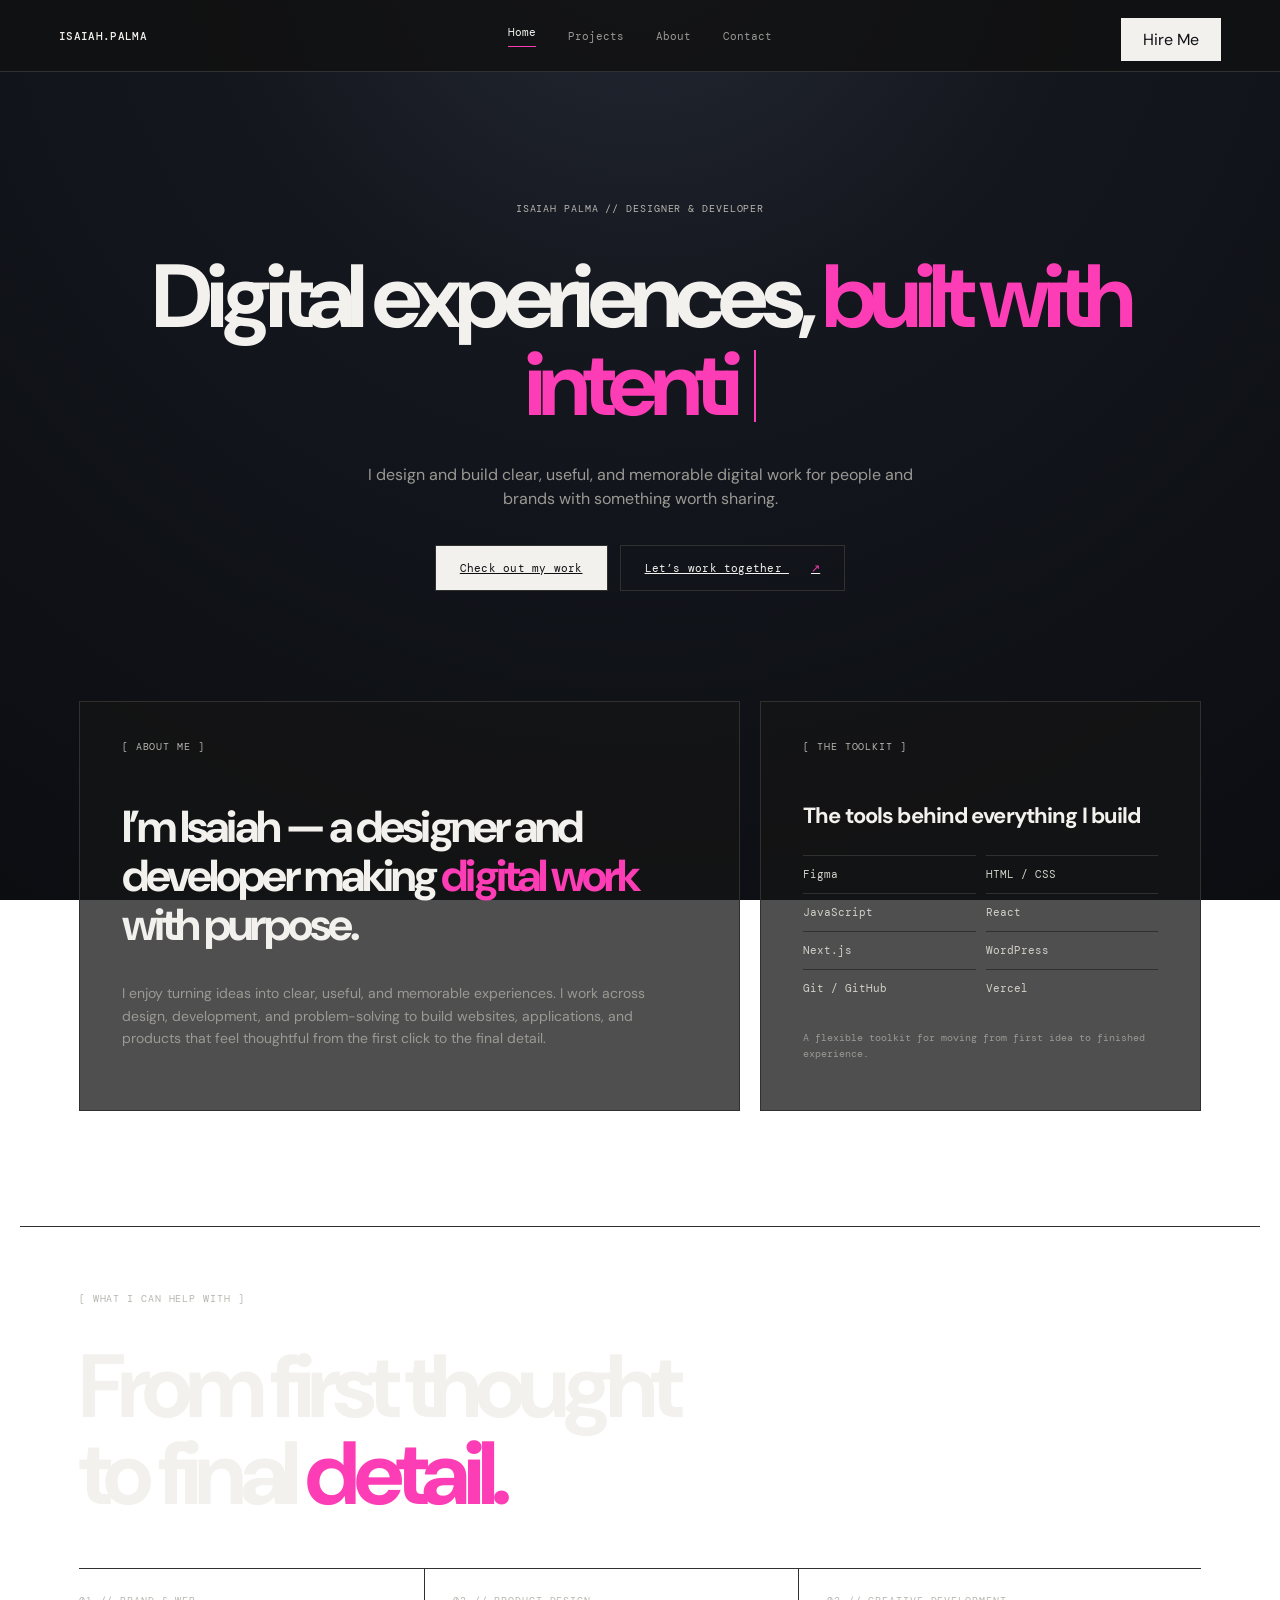
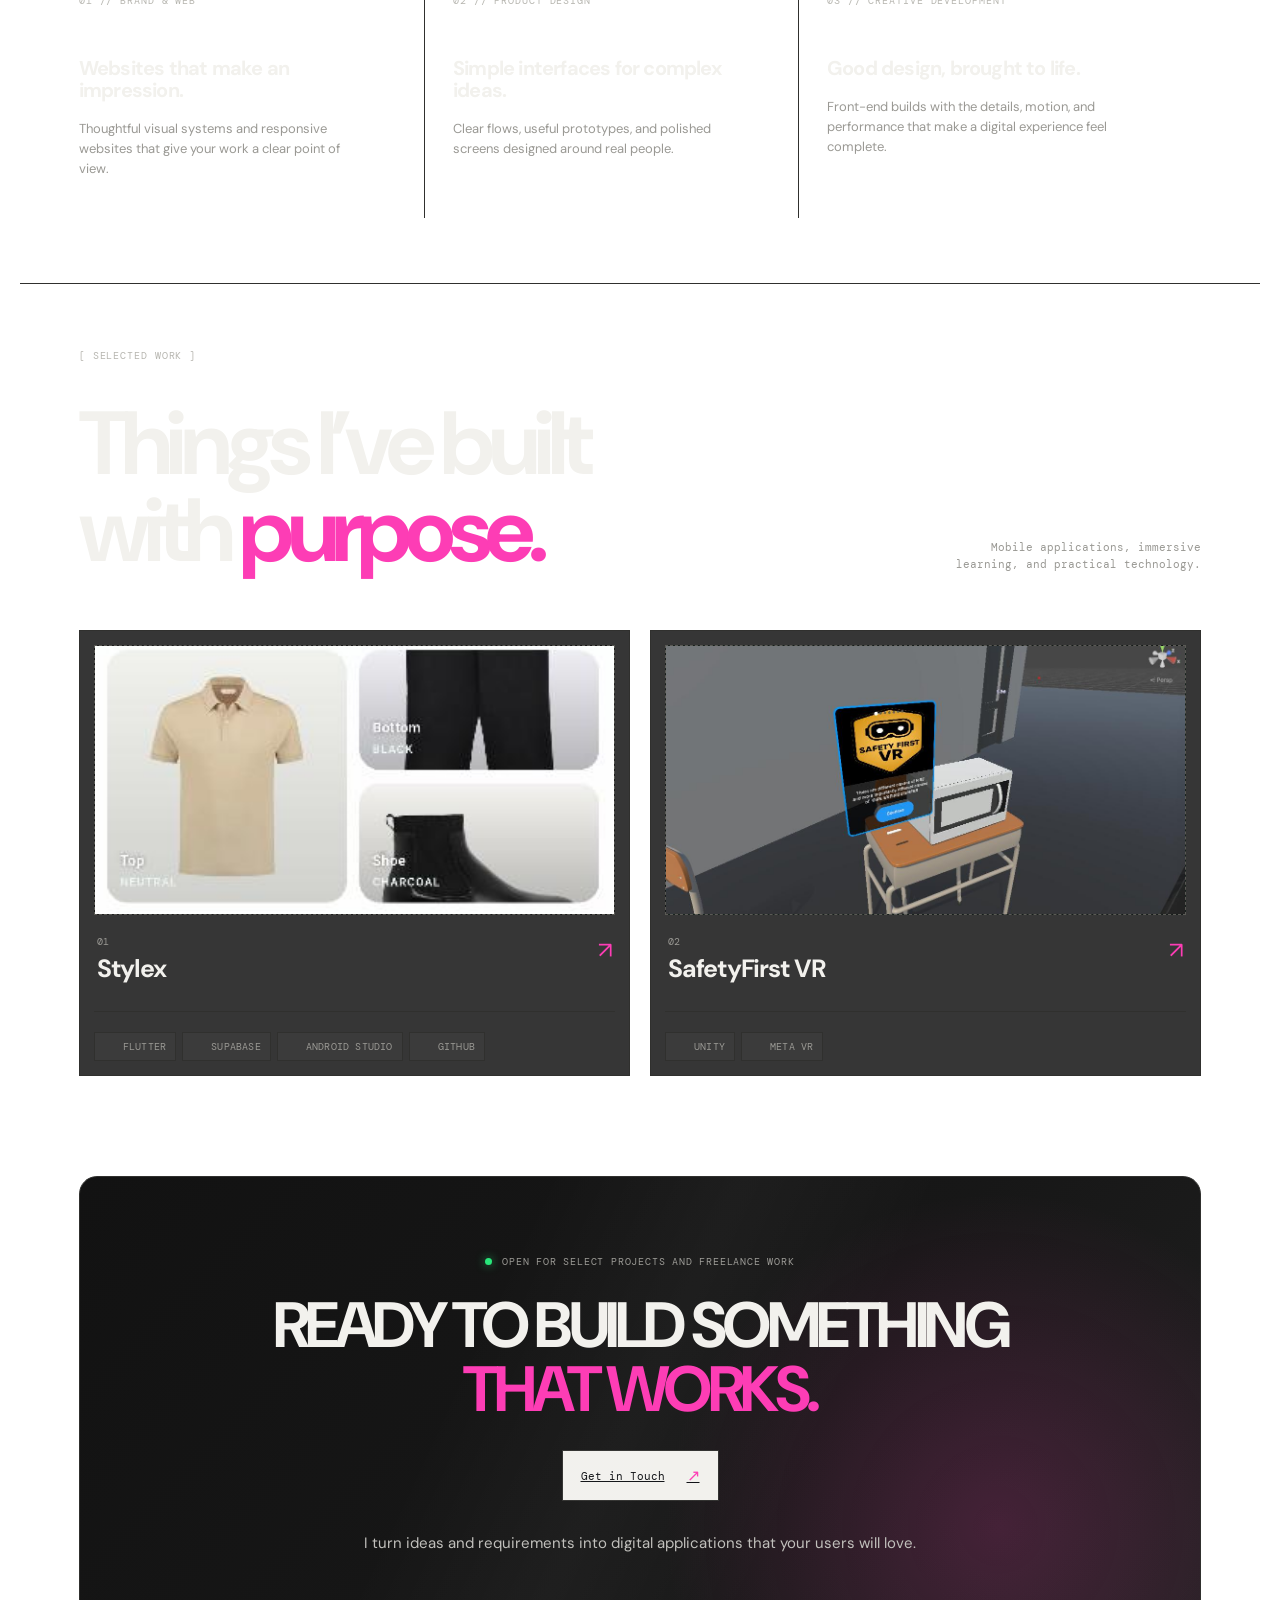
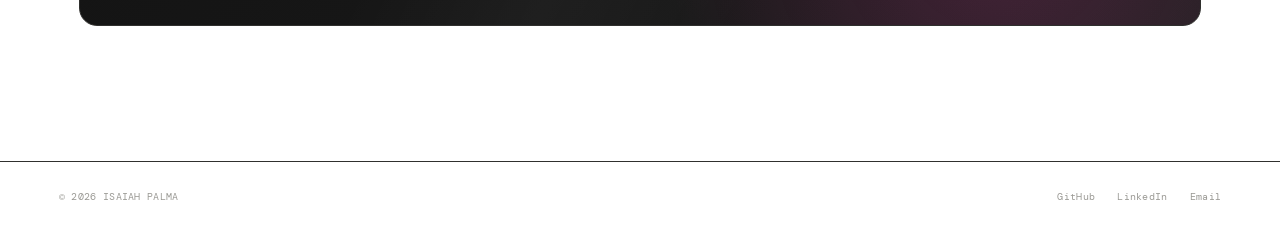
==== index.html @ 856ddfe1 "WIP" ====
<!doctype html>
<html lang="en">
  <head>
<link rel="icon" type="image/svg+xml" href="/favicon.svg"/>
    <meta charset="UTF-8" />
    <meta name="viewport" content="width=device-width, initial-scale=1.0" />
    <meta name="description" content="Isaiah Palma — designer and developer building thoughtful digital experiences." />
<title>Isaiah Palma | Developer</title>
    <link rel="preconnect" href="https://fonts.googleapis.com" />
    <link rel="preconnect" href="https://fonts.gstatic.com" crossorigin />
    <link href="https://fonts.googleapis.com/css2?family=DM+Mono:wght@400;500&family=DM+Sans:wght@400;500;600;700&display=swap" rel="stylesheet" />
    <link rel="stylesheet" href="styles.css" />
    <link rel="stylesheet" href="cards.css" />
    <link rel="stylesheet" href="tech-stack.css" />
    <link rel="stylesheet" href="header-fix.css" />
    <link rel="stylesheet" href="theme-overrides.css" />
    <link rel="stylesheet" href="typing.css" />
    <link rel="stylesheet" href="card-links.css" />
    <link rel="stylesheet" href="image-fix.css" />
    <link rel="stylesheet" href="footer.css" />
  </head>
  <body>
    <div class="site-shell">
      <header class="nav-wrap">
<a class="logo" href="#top">ISAIAH.PALMA</a>
<button class="menu-toggle" aria-label="Toggle navigation" aria-expanded="false">
<span>
</span>
<span>
</span>
</button>
<nav class="nav" aria-label="Main navigation">
<a class="active" href="#top">Home</a>
<a href="/projects/">Projects</a>
<a href="/about/">About</a>
<a href="contact/">Contact</a>
<a class="nav-cta nav-cta-mobile" href="contact/">Hire Me</a>
</nav>
<a class="nav-cta nav-cta-desktop" href="contact/">Hire Me</a>
</header>
      <main id="top">
        <section class="hero reveal">
<p class="eyebrow">ISAIAH PALMA // DESIGNER & DEVELOPER</p>
<h1 aria-label="Digital experiences, built with intention.">
<span class="typing-sequence">
<span class="typing-part typing-first">
</span> <span class="typing-part accent-line">
</span>
</span>
</h1>
<p class="hero-intro">I design and build clear, useful, and memorable digital work for people and brands with something worth sharing.</p>
<div class="hero-actions">
<a class="button button-light" href="#work">Check out my work</a>
<a class="button button-dark" href="mailto:palmaisaiah.d@gmail.com">Let’s work together <span>↗</span>
</a>
</div>
</section>
        <section class="intro-grid section-wrap" id="about">
<div class="panel reveal">
<p class="eyebrow">[ ABOUT ME ]</p>
<h2>I’m Isaiah — a designer and developer making <span>digital work</span> with purpose.</h2>
<p class="body-copy">I enjoy turning ideas into clear, useful, and memorable experiences. I work across design, development, and problem-solving to build websites, applications, and products that feel thoughtful from the first click to the final detail.</p>
</div>
<div class="panel toolkit reveal">
<p class="eyebrow">[ THE TOOLKIT ]</p>
<h3>The tools behind everything I build</h3>
<div class="skill-grid">
<span>Figma</span>
<span>HTML / CSS</span>
<span>JavaScript</span>
<span>React</span>
<span>Next.js</span>
<span>WordPress</span>
<span>Git / GitHub</span>
<span>Vercel</span>
</div>
<p class="small-copy">A flexible toolkit for moving from first idea to finished experience.</p>
</div>
</section>
        <section class="services section-wrap reveal">
<p class="eyebrow">[ WHAT I CAN HELP WITH ]</p>
<h2>From first thought<br />to final <span>detail.</span>
</h2>
<div class="service-list">
<article>
<p class="eyebrow">01 // BRAND & WEB</p>
<h3>Websites that make an impression.</h3>
<p>Thoughtful visual systems and responsive websites that give your work a clear point of view.</p>
</article>
<article>
<p class="eyebrow">02 // PRODUCT DESIGN</p>
<h3>Simple interfaces for complex ideas.</h3>
<p>Clear flows, useful prototypes, and polished screens designed around real people.</p>
</article>
<article>
<p class="eyebrow">03 // CREATIVE DEVELOPMENT</p>
<h3>Good design, brought to life.</h3>
<p>Front-end builds with the details, motion, and performance that make a digital experience feel complete.</p>
</article>
</div>
</section>
        <section class="work section-wrap" id="work">
<div class="section-top">
<div>
<p class="eyebrow">[ SELECTED WORK ]</p>
<h2>Things I’ve built<br />with <span>purpose.</span>
</h2>
</div>
<p class="section-note">Mobile applications, immersive<br />learning, and practical technology.</p>
</div>
<div class="project-cards">
<a class="project-card reveal" href="/projects/stylex" aria-label="View Stylex project">
<div class="project-image-placeholder"><img src="Images/Stylex.jpg" alt="Stylex app project preview"/></div>
<div class="card-heading">
<div>
<p class="project-number">01</p>
<h3>Stylex</h3>
</div>
<span class="project-arrow">↗</span>
</div>
<div class="tech-stack">
<span class="tech-chip"><img src="https://cdn.simpleicons.org/flutter/ff9866" alt=""/>FLUTTER</span>
<span class="tech-chip"><img src="https://cdn.simpleicons.org/supabase/ff9866" alt=""/>SUPABASE</span>
<span class="tech-chip"><img src="https://cdn.simpleicons.org/androidstudio/ff9866" alt=""/>ANDROID STUDIO</span>
<span class="tech-chip"><img src="https://cdn.simpleicons.org/github/ff9866" alt=""/>GITHUB</span>
</div>
</a>
<a class="project-card reveal" href="/projects/safetyfirst-vr" aria-label="View SafetyFirst VR project">
<div class="project-image-placeholder placeholder-vr"><img src="Images/SFVR.jpg" alt="SafetyFirst VR project preview"/></div>
<div class="card-heading">
<div>
<p class="project-number">02</p>
<h3>SafetyFirst VR</h3>
</div>
<span class="project-arrow">↗</span>
</div>
<div class="tech-stack">
<span class="tech-chip"><img src="https://cdn.simpleicons.org/unity/ff9866" alt=""/>UNITY</span>
<span class="tech-chip"><img src="https://cdn.simpleicons.org/meta/ff9866" alt=""/>META VR</span>
</div>
</a>
</div>
</section>
        <section class="contact section-wrap" id="contact">
          <div class="contact-panel">
            <p class="contact-status"><span></span>OPEN FOR SELECT PROJECTS AND FREELANCE WORK</p>
            <h2>READY TO BUILD SOMETHING <span>THAT WORKS.</span></h2>
            <a class="contact-button" href="contact/">Get in Touch <span>↗</span></a>
            <p class="contact-supporting">I turn ideas and requirements into digital applications that your users will love.</p>
          </div>
        </section>
      </main>
      <footer id="site-footer" class="site-footer">
        <span>© 2026 ISAIAH PALMA</span>
        <div class="site-footer-links">
          <a href="https://github.com/luxhishi" target="_blank" rel="noreferrer">GitHub</a>
          <a href="https://www.linkedin.com/in/idrpalma/" target="_blank" rel="noreferrer">LinkedIn</a>
          <a href="mailto:palmaisaiah.d@gmail.com">Email</a>
        </div>
      </footer>
    </div>
    <script src="script.js">
</script>
  </body>
</html>
---- styles.css ----
:root{--bg:#111;--panel:#151515;--text:#f2f1ed;--muted:#9a9994;--line:#30302e;--accent:#FD3DB5;--mono:'DM Mono',monospace;--sans:'DM Sans',sans-serif}
*{box-sizing:border-box}
html{scroll-behavior:smooth}
body{margin:0;background:var(--bg);color:var(--text);font-family:var(--sans);background-image:linear-gradient(rgba(255,255,255,.035) 1px,transparent 1px),linear-gradient(90deg,rgba(255,255,255,.035) 1px,transparent 1px);background-size:48px 48px}
.site-shell{max-width:1440px;margin:auto;overflow:hidden}
.nav-wrap{height:72px;padding:0 4.6vw;border-bottom:1px solid var(--line);display:flex;align-items:center;justify-content:space-between;background:rgba(17,17,17,.82);position:relative;z-index:3}
.logo,.nav,.eyebrow,footer,.button,.small-copy,.project p{font-family:var(--mono)}
.logo{font-size:11px;font-weight:500;letter-spacing:.03em}
.nav{display:flex;align-items:center;gap:32px;font-size:11px;color:var(--muted)}
.nav a{transition:color .2s}
.nav a:hover,.nav .active{color:var(--text)}
.nav .active:after{content:"";display:block;height:1px;background:var(--accent);margin-top:7px}
.nav-cta{background:var(--text);color:var(--bg)!important;padding:11px 22px}
.menu-toggle{display:none;background:none;border:0}
.hero{min-height:580px;padding:130px 8vw 110px;text-align:center;display:flex;align-items:center;flex-direction:column}
.eyebrow{font-size:10px;letter-spacing:.09em;color:#b7b6b0;margin:0}
.hero h1,.services h2,.section-top h2,.contact h2{font-size:clamp(48px,7vw,97px);line-height:.98;letter-spacing:-.075em;margin:38px 0 34px;font-weight:700}
.hero h1 span,.services h2 span,.section-top h2 span,.contact h2 span{color:var(--accent)}
.hero-intro{color:var(--muted);font-size:16px;line-height:1.5;max-width:570px;margin:0 auto 34px}
.hero-actions{display:flex;gap:12px}
.button{font-size:11px;letter-spacing:.02em;padding:15px 24px;border:1px solid var(--line);display:inline-block}
.button-light{background:var(--text);color:var(--bg)}
.button-dark{color:var(--text)}
.button-dark span{color:var(--accent);margin-left:22px}
.section-wrap{max-width:1240px;margin:0 auto;padding:65px 4.6vw}
.intro-grid{display:grid;grid-template-columns:1.2fr .8fr;padding-top:0;gap:20px}
.panel{border:1px solid var(--line);background:rgba(21,21,21,.75);padding:38px 42px;min-height:400px}
.panel h2{font-size:clamp(28px,3.5vw,48px);line-height:1.1;letter-spacing:-.065em;margin:50px 0 32px}
.panel h2 span{color:var(--accent)}
.body-copy{font-size:14px;line-height:1.6;color:var(--muted);max-width:525px;margin:0}
.toolkit h3{font-size:22px;letter-spacing:-.04em;margin:48px 0 25px}
.skill-grid{display:grid;grid-template-columns:1fr 1fr;gap:12px 10px}
.skill-grid span{border-top:1px solid var(--line);padding-top:11px;font:11px var(--mono);color:#d1d0c8}
.small-copy{color:var(--muted);font-size:10px;line-height:1.6;margin-top:35px}
.services{border-top:1px solid var(--line);margin-top:50px}
.services h2{margin:38px 0 50px}
.service-list{border-top:1px solid var(--line);display:grid;grid-template-columns:repeat(3,1fr)}
.service-list article{padding:25px 28px 25px 0;border-right:1px solid var(--line);margin-right:28px}
.service-list article:last-child{border-right:0;margin-right:0}
.service-list h3{font-size:20px;line-height:1.1;letter-spacing:-.04em;margin:50px 0 18px}
.service-list article>p:last-child{font-size:13px;line-height:1.55;color:var(--muted);max-width:280px}
.work{border-top:1px solid var(--line)}
.section-top{display:flex;justify-content:space-between;align-items:end}
.section-top h2{margin:38px 0 55px}
.section-note{font:11px/1.5 var(--mono);color:var(--muted);margin:0 0 58px;text-align:right}
.project-list{border-top:1px solid var(--line)}
.project{display:grid;grid-template-columns:80px 1fr 30px;align-items:center;border-bottom:1px solid var(--line);padding:27px 0;transition:padding .3s,color .3s}
.project:hover{padding-left:16px;padding-right:16px;color:var(--accent)}
.project-index{font:11px var(--mono);color:var(--muted)}
.project h3{font-size:23px;letter-spacing:-.05em;margin:0 0 6px}
.project p{font-size:10px;color:var(--muted);margin:0}
.project-arrow{font-size:23px}
.contact{margin-bottom:80px;padding-top:35px;padding-bottom:35px}
.contact-panel{position:relative;overflow:hidden;border:1px solid var(--line);border-radius:18px;background:radial-gradient(circle at 82% 78%,rgba(253,61,181,.18),transparent 34%),linear-gradient(135deg,#121212 0%,#171717 58%,#202020 100%);padding:72px 32px 70px;text-align:center}
.contact-panel:before{content:"";position:absolute;inset:0;background:linear-gradient(115deg,transparent 35%,rgba(255,255,255,.035),transparent 65%);pointer-events:none}
.contact-status{display:inline-flex;align-items:center;gap:10px;margin:0;padding:0;color:var(--muted);font:10px var(--mono);letter-spacing:.08em}
.contact-status span{width:7px;height:7px;border-radius:50%;background:#28e77a;box-shadow:0 0 10px rgba(40,231,122,.65)}
.contact h2{position:relative;margin:24px auto 8px;max-width:820px;font-size:clamp(34px,5vw,64px);line-height:1;letter-spacing:-.07em}
.contact h2 span{display:block;color:var(--accent)}
.contact-button{display:inline-flex;align-items:center;gap:22px;margin-top:20px;padding:14px 18px;border:1px solid var(--line);background:var(--text);color:var(--bg);font:11px var(--mono);transition:transform .2s,background .2s}
.contact-button:hover{background:var(--accent);border-color:var(--accent);transform:translateY(-2px)}
.contact-button span{color:var(--accent);font-size:16px}
.contact-supporting{position:relative;margin:31px auto 0;color:#c1c0bc;font-size:15px;line-height:1.5;max-width:720px}
footer{border-top:1px solid var(--line);padding:18px 4.6vw 35px;display:flex;justify-content:space-between;color:var(--muted);font-size:10px;letter-spacing:.03em}
footer div{display:flex;gap:20px}
footer a{color:var(--text)}
.reveal{opacity:0;transform:translateY(18px);transition:opacity .65s ease,transform .65s ease}
.reveal.visible{opacity:1;transform:none}
@media(max-width:700px){.nav{display:none;position:absolute;right:5vw;top:62px;background:var(--panel);border:1px solid var(--line);padding:18px;flex-direction:column;align-items:flex-end;gap:18px}
.nav.open{display:flex}
.menu-toggle{display:flex;flex-direction:column;gap:5px}
.menu-toggle span{display:block;width:24px;height:1px;background:var(--text)}
.hero{min-height:530px;padding:95px 7vw 80px}
.hero h1{font-size:15vw;margin:32px 0}
.hero-intro{font-size:14px}
.hero-actions{flex-direction:column;width:100%;max-width:260px}
.button{width:100%}
.section-wrap{padding:50px 7vw}
.intro-grid{display:block;padding-top:0}
.panel{padding:28px 25px;min-height:auto;margin-bottom:16px}
.panel h2{font-size:10vw;margin:45px 0 28px}
.toolkit h3{margin:43px 0 25px}
.services{margin-top:35px}
.services h2,.section-top h2,.contact h2{font-size:13vw}
.service-list{display:block}
.service-list article{border-right:0;border-bottom:1px solid var(--line);margin:0;padding:25px 0}
.service-list h3{margin:35px 0 14px}
.section-top{display:block}
.section-note{text-align:left;margin-bottom:35px}
.project{grid-template-columns:42px 1fr 25px}
.project h3{font-size:19px}
.contact{margin:15px 7vw 50px;padding-left:0;padding-right:0}
.contact-panel{border-radius:14px;padding:48px 20px 50px}
.contact-status{max-width:100%;font-size:8px;letter-spacing:.045em;white-space:nowrap}
.contact h2{font-size:11vw;margin-top:23px}
.contact-supporting{font-size:13px}
footer{display:grid;gap:14px;line-height:1.4}
footer div{gap:16px}
}
---- cards.css ----
.project-cards{display:grid;grid-template-columns:repeat(2,minmax(0,1fr));gap:20px}
.project-card{border:1px solid var(--line);background:rgba(21,21,21,.86);padding:14px;min-width:0}
.project-image-placeholder{height:270px;border:1px dashed #5a5a55;background:linear-gradient(135deg,#202020,#171717);display:flex;flex-direction:column;align-items:center;justify-content:center;gap:10px;color:var(--accent);font:11px var(--mono);letter-spacing:.08em}
.project-image-placeholder:before{content:'＋';font:34px var(--sans);font-weight:300;color:var(--accent)}
.project-image-placeholder small{font:10px var(--mono);color:var(--muted);letter-spacing:0}
.placeholder-vr{background:linear-gradient(135deg,#19241f,#151918)}
.card-heading{display:flex;justify-content:space-between;align-items:flex-start;border-bottom:1px solid var(--line);padding:20px 3px 16px}
.card-heading h3{font-size:25px;letter-spacing:-.05em;margin:4px 0 10px}
.card-heading .project-date{margin:0!important}
.project-number{font:10px var(--mono);color:var(--muted);margin:0}
.project-card .project-description{font-family:var(--sans);font-size:13px;line-height:1.55;color:var(--muted);margin:18px 3px}
.project-card .project-tech{font:10px var(--mono);color:var(--text);letter-spacing:.03em;margin:0 3px 5px}
.project-card .project-arrow{font-size:23px;color:var(--accent)}
@media(max-width:700px){.project-cards{grid-template-columns:1fr;gap:16px}
.project-image-placeholder{height:225px}
.card-heading h3{font-size:22px}
}
---- tech-stack.css ----
.tech-stack{display:flex;flex-wrap:wrap;gap:6px;margin-top:20px}
.tech-chip{display:inline-flex;align-items:center;gap:6px;border:1px solid var(--line);background:rgba(255,255,255,.025);padding:7px 9px;color:var(--muted);font:10px var(--mono);letter-spacing:.02em;white-space:nowrap}
.tech-chip img{width:13px;height:13px;object-fit:contain;flex:0 0 13px}
.project-meta .tech-stack{margin-top:0;justify-content:flex-end}
.project-meta .tech-chip{color:var(--muted)}
@media(max-width:700px){.project-meta .tech-stack{justify-content:flex-start}}
---- header-fix.css ----
.site-shell{overflow:visible}
.nav-wrap{width:100vw;margin-left:calc(50% - 50vw)}
.logo{color:var(--text);text-decoration:none;white-space:nowrap}
.nav{position:absolute;left:50%;transform:translateX(-50%)}
.nav a{color:var(--muted);text-decoration:none}
.nav a:hover,.nav .active{color:var(--text)}
.nav .active:after{background:var(--accent)}
.nav-cta{background:var(--text);color:var(--bg)!important;text-decoration:none;padding:11px 22px}
.nav-cta-desktop{position:absolute;right:4.6vw;top:18px}
.nav-cta-mobile{display:none}
.nav-wrap{min-width:0}
.menu-toggle span{flex:none}
@media(max-width:700px){.nav-wrap{padding-left:7vw;padding-right:7vw}
.nav{left:auto;right:7vw;transform:none}
.nav a{color:var(--text)}
.nav-cta-desktop{display:none}
.nav-cta-mobile{display:block;color:var(--bg)!important}
}
---- theme-overrides.css ----
:root{--bg:#0d0f13;--accent:#FD3DB5}
body{background:radial-gradient(circle at 50% -10%,#252a35 0%,#14171e 36%,#0b0d11 100%);background-attachment:fixed;background-image:radial-gradient(circle at 50% -10%,#252a35 0%,#14171e 36%,#0b0d11 100%)}
---- typing.css ----
.typing-sequence{display:inline}
.typing-part{color:var(--text)!important}
.typing-part.accent-line{color:var(--accent)!important}
.typing-sequence:after{content:"";display:inline-block;height:.8em;border-right:2px solid var(--accent);margin-left:7px;vertical-align:-.08em;animation:blink .8s step-end infinite}
.typing-sequence.typing-complete:after{display:none}
@keyframes blink{50%{opacity:0}
}
@media(prefers-reduced-motion:reduce){.typing-sequence:after{display:none}
}
---- card-links.css ----
.project-card{display:block;color:var(--text);text-decoration:none;cursor:pointer;transition:transform .25s ease,border-color .25s ease}
.project-card:hover{transform:translateY(-5px);border-color:var(--accent)}
.project-card:hover .project-arrow{transform:translate(3px,-3px)}
.project-arrow{transition:transform .25s ease}
.project-card .project-tech{margin-top:18px}
---- image-fix.css ----
.project-image-placeholder img{display:block;width:100%;height:100%;object-fit:cover}.project-image-placeholder:has(img):before{display:none}.detail-image{overflow:hidden;padding:0}.detail-image:before{content:none!important}.detail-image img{display:block;width:100%;height:100%;object-fit:cover}
---- footer.css ----
.site-footer{width:100vw;box-sizing:border-box;border-top:1px solid var(--line);margin-top:100px;margin-left:calc(50% - 50vw);padding:28px 4.6vw;display:flex;align-items:center;justify-content:space-between;gap:28px;color:var(--muted);font:10px var(--mono);letter-spacing:.03em}
.site-footer-links{display:flex;gap:22px}
.site-footer a{color:inherit;text-decoration:none;transition:color .2s ease}
.site-footer a:hover{color:var(--accent)}
@media(max-width:700px){.site-footer{margin-top:70px;padding:25px 7vw;align-items:flex-start;flex-direction:column;gap:18px}.site-footer-links{flex-wrap:wrap;gap:14px}}
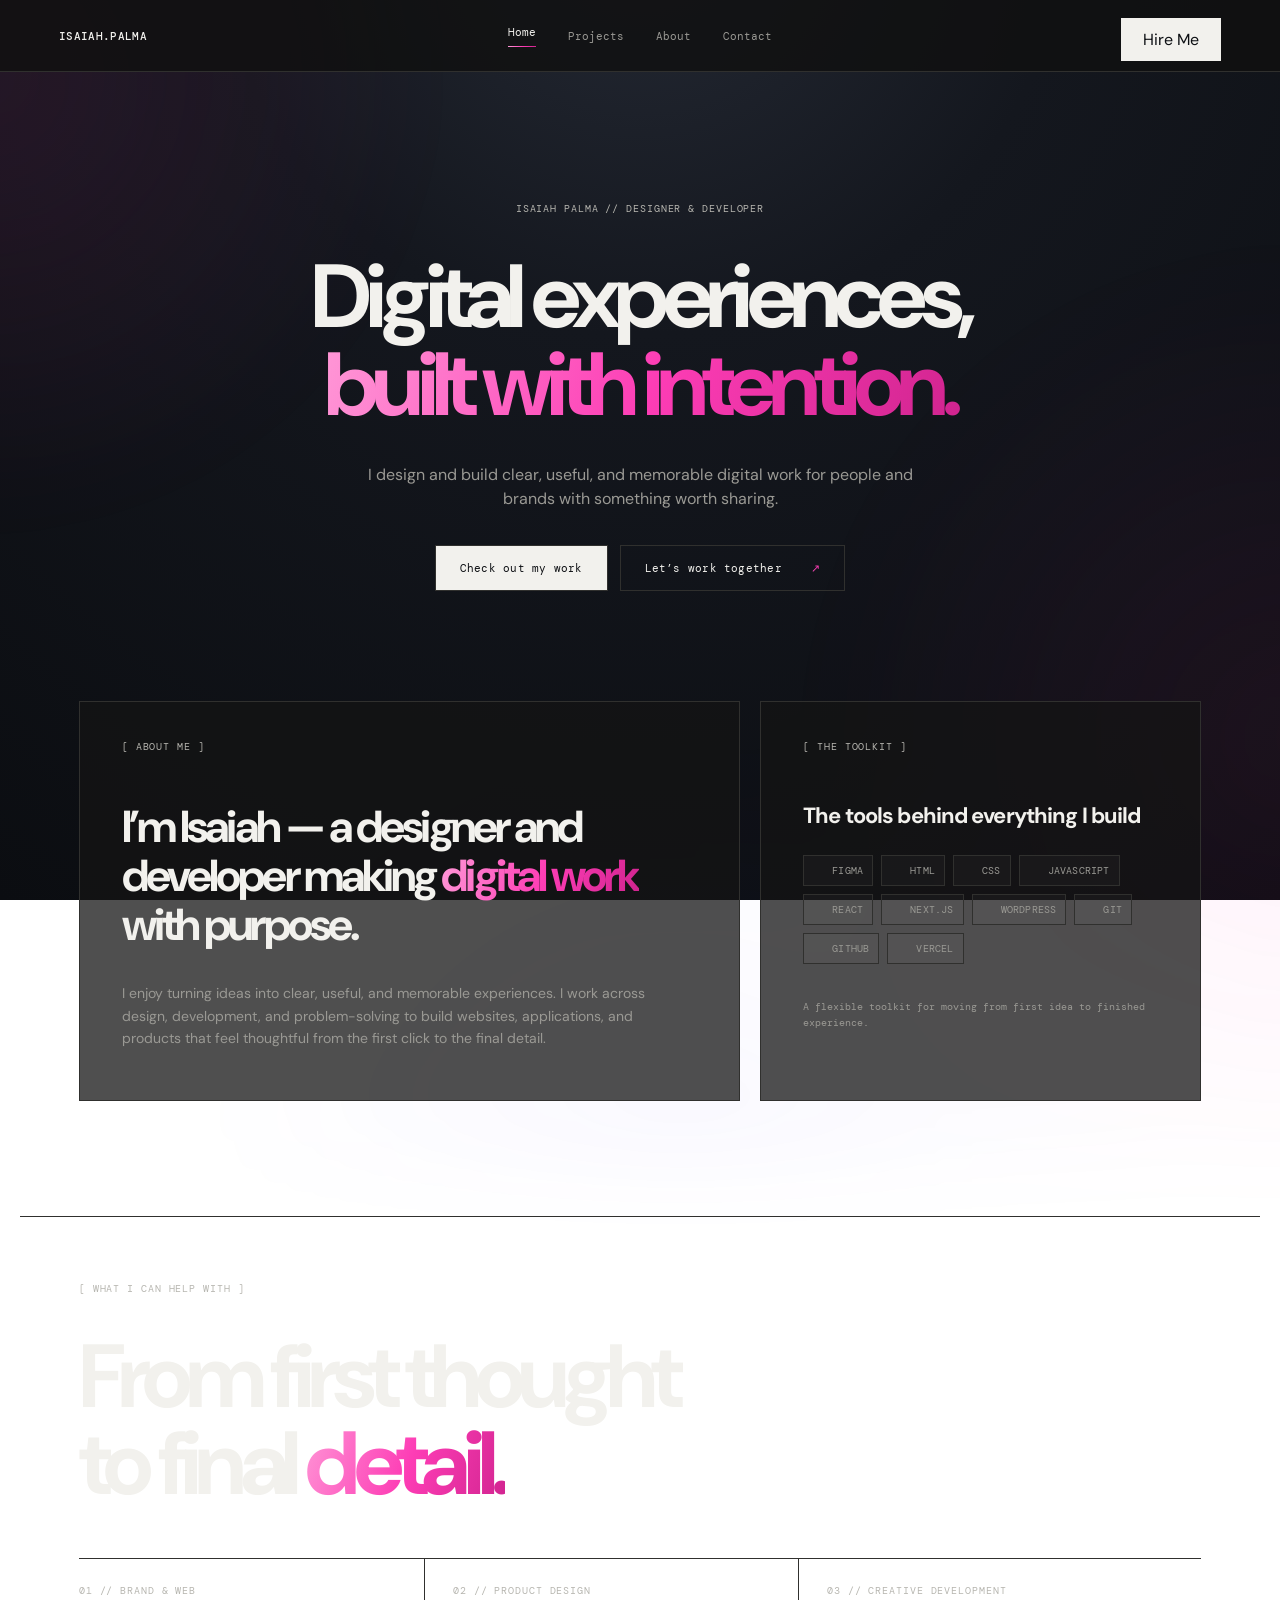
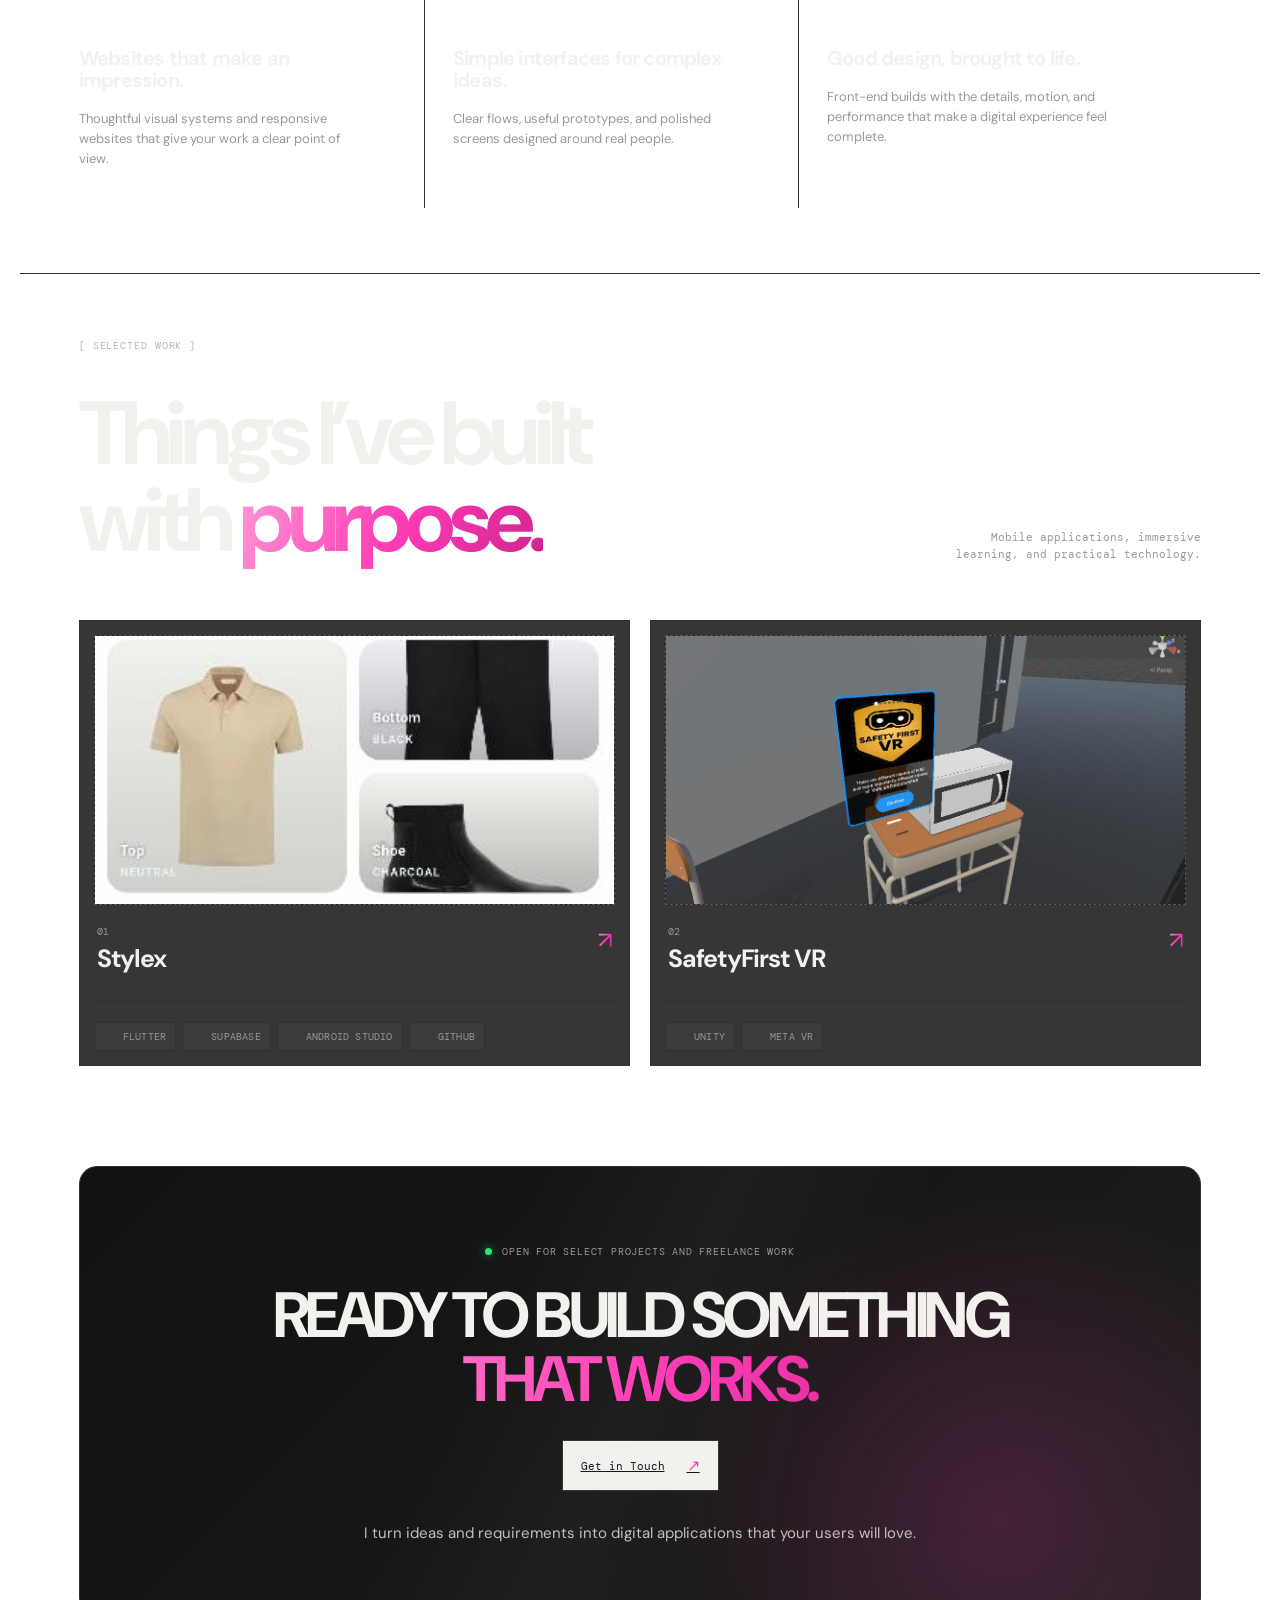
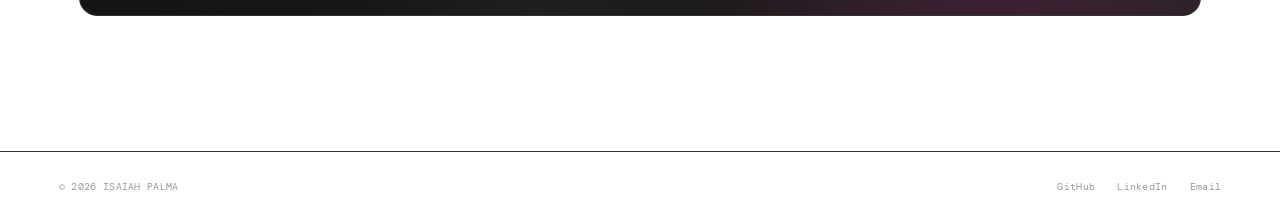
==== commit 27e7ef0a: "Added animations, subtle fixes" ====
--- a/index.html
+++ b/index.html
@@ -65,14 +65,16 @@
 <p class="eyebrow">[ THE TOOLKIT ]</p>
 <h3>The tools behind everything I build</h3>
 <div class="skill-grid">
-<span>Figma</span>
-<span>HTML / CSS</span>
-<span>JavaScript</span>
-<span>React</span>
-<span>Next.js</span>
-<span>WordPress</span>
-<span>Git / GitHub</span>
-<span>Vercel</span>
+<span class="tech-chip"><img src="https://cdn.simpleicons.org/figma/FD3DB5" alt=""/>FIGMA</span>
+<span class="tech-chip"><img src="https://cdn.simpleicons.org/html5/FD3DB5" alt=""/>HTML</span>
+<span class="tech-chip"><img src="https://cdn.simpleicons.org/css3/FD3DB5" alt=""/>CSS</span>
+<span class="tech-chip"><img src="https://cdn.simpleicons.org/javascript/FD3DB5" alt=""/>JAVASCRIPT</span>
+<span class="tech-chip"><img src="https://cdn.simpleicons.org/react/FD3DB5" alt=""/>REACT</span>
+<span class="tech-chip"><img src="https://cdn.simpleicons.org/nextdotjs/FD3DB5" alt=""/>NEXT.JS</span>
+<span class="tech-chip"><img src="https://cdn.simpleicons.org/wordpress/FD3DB5" alt=""/>WORDPRESS</span>
+<span class="tech-chip"><img src="https://cdn.simpleicons.org/git/FD3DB5" alt=""/>GIT</span>
+<span class="tech-chip"><img src="https://cdn.simpleicons.org/github/FD3DB5" alt=""/>GITHUB</span>
+<span class="tech-chip"><img src="https://cdn.simpleicons.org/vercel/FD3DB5" alt=""/>VERCEL</span>
 </div>
 <p class="small-copy">A flexible toolkit for moving from first idea to finished experience.</p>
 </div>
--- a/styles.css
+++ b/styles.css
@@ -1,4 +1,4 @@
-:root{--bg:#111;--panel:#151515;--text:#f2f1ed;--muted:#9a9994;--line:#30302e;--accent:#FD3DB5;--mono:'DM Mono',monospace;--sans:'DM Sans',sans-serif}
+:root{--bg:#111;--panel:#151515;--text:#f2f1ed;--muted:#9a9994;--line:#30302e;--accent:#FD3DB5;--accent-gradient:linear-gradient(110deg,#ff9bd8 0%,#fd3db5 52%,#cf238e 100%);--mono:'DM Mono',monospace;--sans:'DM Sans',sans-serif}
 *{box-sizing:border-box}
 html{scroll-behavior:smooth}
 body{margin:0;background:var(--bg);color:var(--text);font-family:var(--sans);background-image:linear-gradient(rgba(255,255,255,.035) 1px,transparent 1px),linear-gradient(90deg,rgba(255,255,255,.035) 1px,transparent 1px);background-size:48px 48px}
@@ -18,7 +18,7 @@
 .hero h1 span,.services h2 span,.section-top h2 span,.contact h2 span{color:var(--accent)}
 .hero-intro{color:var(--muted);font-size:16px;line-height:1.5;max-width:570px;margin:0 auto 34px}
 .hero-actions{display:flex;gap:12px}
-.button{font-size:11px;letter-spacing:.02em;padding:15px 24px;border:1px solid var(--line);display:inline-block}
+.button{font-size:11px;letter-spacing:.02em;padding:15px 24px;border:1px solid var(--line);display:inline-block;text-decoration:none}
 .button-light{background:var(--text);color:var(--bg)}
 .button-dark{color:var(--text)}
 .button-dark span{color:var(--accent);margin-left:22px}
@@ -29,8 +29,9 @@
 .panel h2 span{color:var(--accent)}
 .body-copy{font-size:14px;line-height:1.6;color:var(--muted);max-width:525px;margin:0}
 .toolkit h3{font-size:22px;letter-spacing:-.04em;margin:48px 0 25px}
-.skill-grid{display:grid;grid-template-columns:1fr 1fr;gap:12px 10px}
-.skill-grid span{border-top:1px solid var(--line);padding-top:11px;font:11px var(--mono);color:#d1d0c8}
+.skill-grid{display:flex;flex-wrap:wrap;gap:8px}
+.skill-grid span{font:10px var(--mono);color:#d1d0c8}
+.skill-grid .tech-chip{border:1px solid var(--line);padding:8px 9px;color:var(--muted);background:rgba(255,255,255,.025)}
 .small-copy{color:var(--muted);font-size:10px;line-height:1.6;margin-top:35px}
 .services{border-top:1px solid var(--line);margin-top:50px}
 .services h2{margin:38px 0 50px}
--- a/theme-overrides.css
+++ b/theme-overrides.css
@@ -1,4 +1,12 @@
-:root{--bg:#0d0f13;--accent:#FD3DB5}
-body{background:radial-gradient(circle at 50% -10%,#252a35 0%,#14171e 36%,#0b0d11 100%);background-attachment:fixed;background-image:radial-gradient(circle at 50% -10%,#252a35 0%,#14171e 36%,#0b0d11 100%)}
+:root{--bg:#0d0f13;--accent:#FD3DB5;--accent-gradient:linear-gradient(110deg,#ff9bd8 0%,#fd3db5 52%,#cf238e 100%)}
+
+.hero h1 .accent-line,.services h2 span,.section-top h2 span,.panel h2 span,.contact h2 span,.contact-intro h1 span,.project-page h1 span,.about-away h2 span,.about-hero h1 span,.about-bio h2 span,.writings h2 span,.work-heading h2 span,.about-cta h2 span,.history-tech,.coming-soon,.resume-link,.project-page .project-meta>.project-category,.project-arrow,.project-image-placeholder:before,.button-dark span,.contact-button span,.contact-submit span,.direct-label span{color:transparent!important;background-image:var(--accent-gradient);-webkit-background-clip:text;background-clip:text}
+.nav .active:after,.experience-list:after{background:var(--accent-gradient)!important}
+.filter-button:hover,.filter-button.active,.contact-button:hover{background:var(--accent-gradient)!important;border-color:transparent!important}
+body{position:relative;isolation:isolate;overflow-x:hidden;background:radial-gradient(circle at 50% -10%,#252a35 0%,#14171e 36%,#0b0d11 100%);background-attachment:fixed;background-image:radial-gradient(circle at 50% -10%,#252a35 0%,#14171e 36%,#0b0d11 100%)}
+.site-shell{position:relative;z-index:1}
+body:before{content:"";position:fixed;inset:-30%;z-index:0;pointer-events:none;opacity:.58;background:radial-gradient(circle at 18% 24%,rgba(253,61,181,.16),transparent 23%),radial-gradient(circle at 82% 70%,rgba(253,61,181,.12),transparent 26%),radial-gradient(circle at 52% 104%,rgba(110,75,255,.08),transparent 28%);filter:blur(42px);animation:ambientGlow 16s ease-in-out infinite alternate}
+@keyframes ambientGlow{0%{transform:translate3d(-10%, -7%, 0) scale(1)}35%{transform:translate3d(7%, 3%, 0) scale(1.08)}70%{transform:translate3d(-3%, 10%, 0) scale(1.14)}100%{transform:translate3d(10%, -2%, 0) scale(1.05)}}
+@media(prefers-reduced-motion:reduce){body:before{animation:none}}
 
 
--- a/typing.css
+++ b/typing.css
@@ -1,11 +1,14 @@
 .typing-sequence{display:inline}
 .typing-part{color:var(--text)!important}
-.typing-part.accent-line{color:var(--accent)!important}
-.typing-sequence:after{content:"";display:inline-block;height:.8em;border-right:2px solid var(--accent);margin-left:7px;vertical-align:-.08em;animation:blink .8s step-end infinite}
-.typing-sequence.typing-complete:after{display:none}
+.typing-part.accent-line{display:block;color:var(--accent)!important}
+.typing-sequence:after{display:none}
+.typing-part.typing-first:after,.typing-part.accent-line:after{content:"";display:none;height:.8em;border-right:2px solid var(--accent);margin-left:7px;vertical-align:-.08em;animation:blink .8s step-end infinite}
+.typing-sequence.typing-active-first .typing-first:after{display:inline-block}
+.typing-sequence.typing-active-accent .accent-line:after{display:inline-block}
+.typing-sequence.typing-complete .typing-first:after,.typing-sequence.typing-complete .accent-line:after{display:none}
 @keyframes blink{50%{opacity:0}
 }
-@media(prefers-reduced-motion:reduce){.typing-sequence:after{display:none}
+@media(prefers-reduced-motion:reduce){.typing-part.typing-first:after,.typing-part.accent-line:after{display:none}
 }
 
 
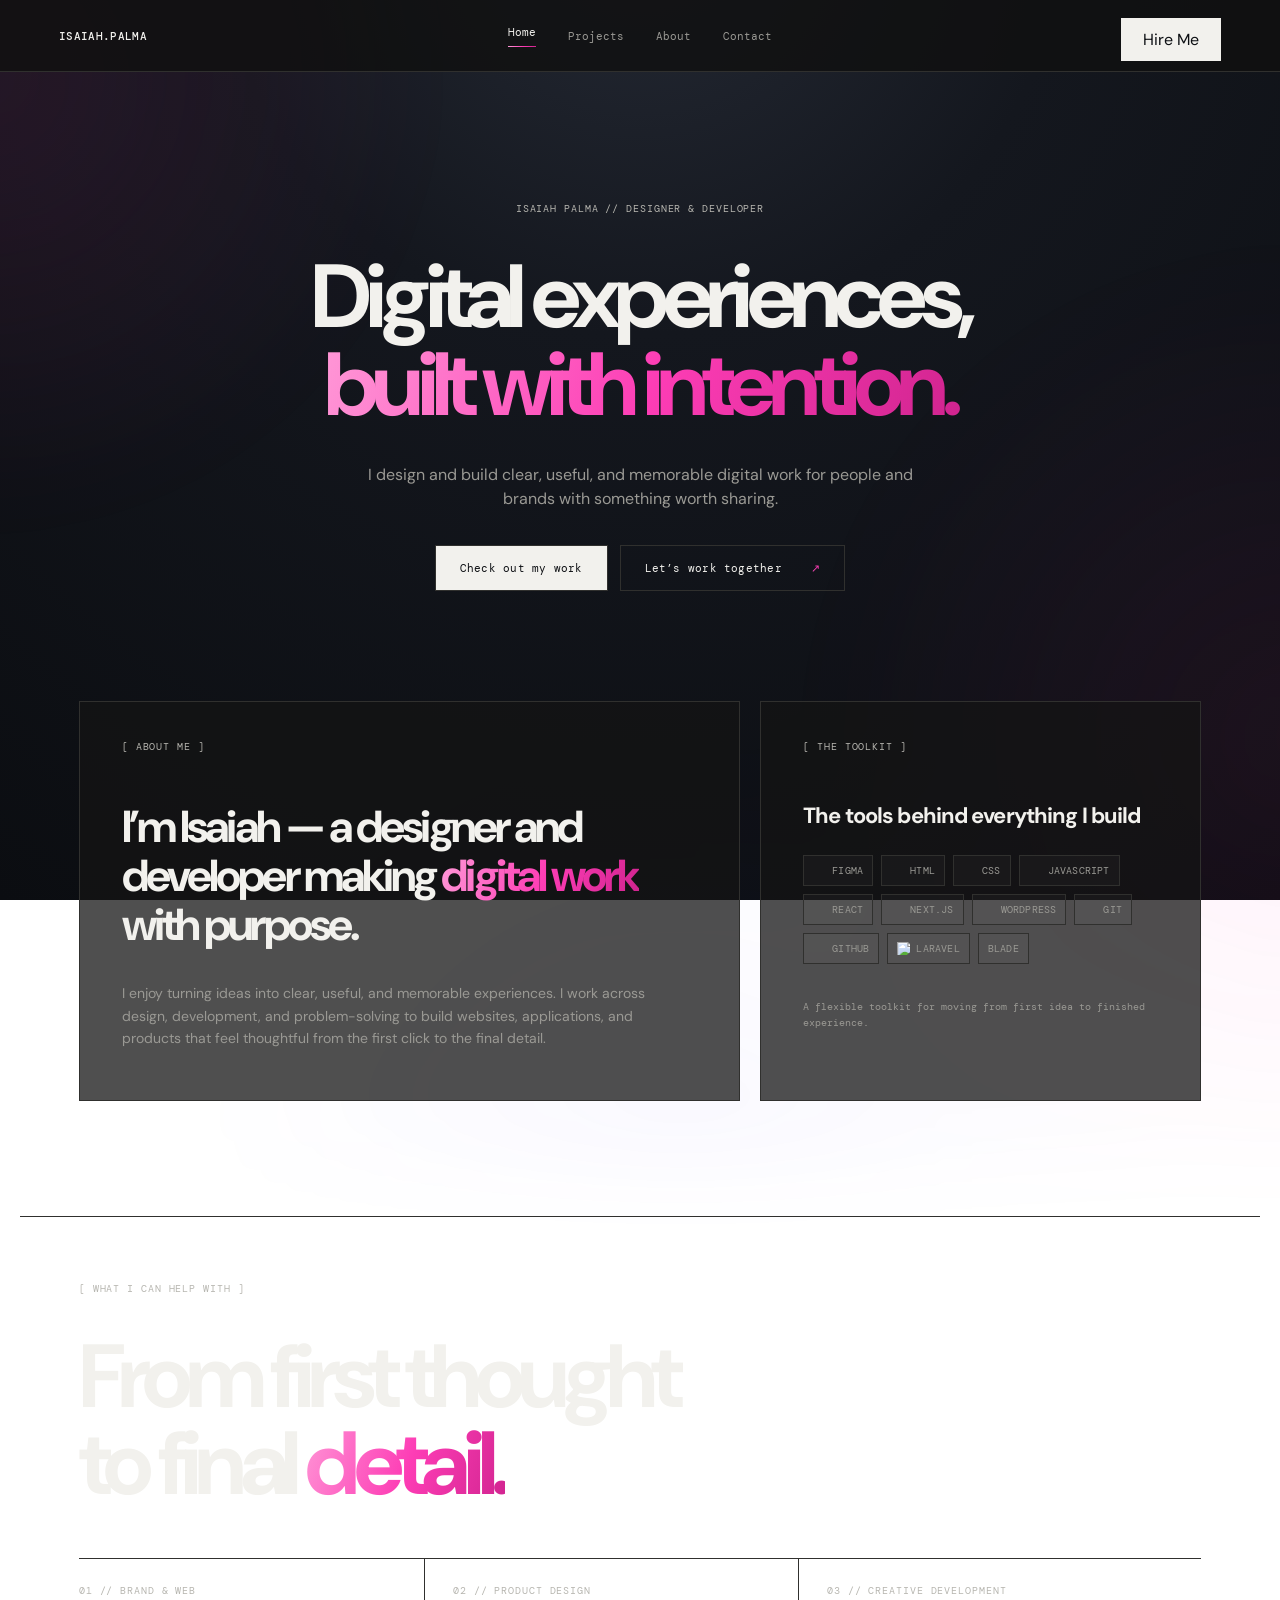
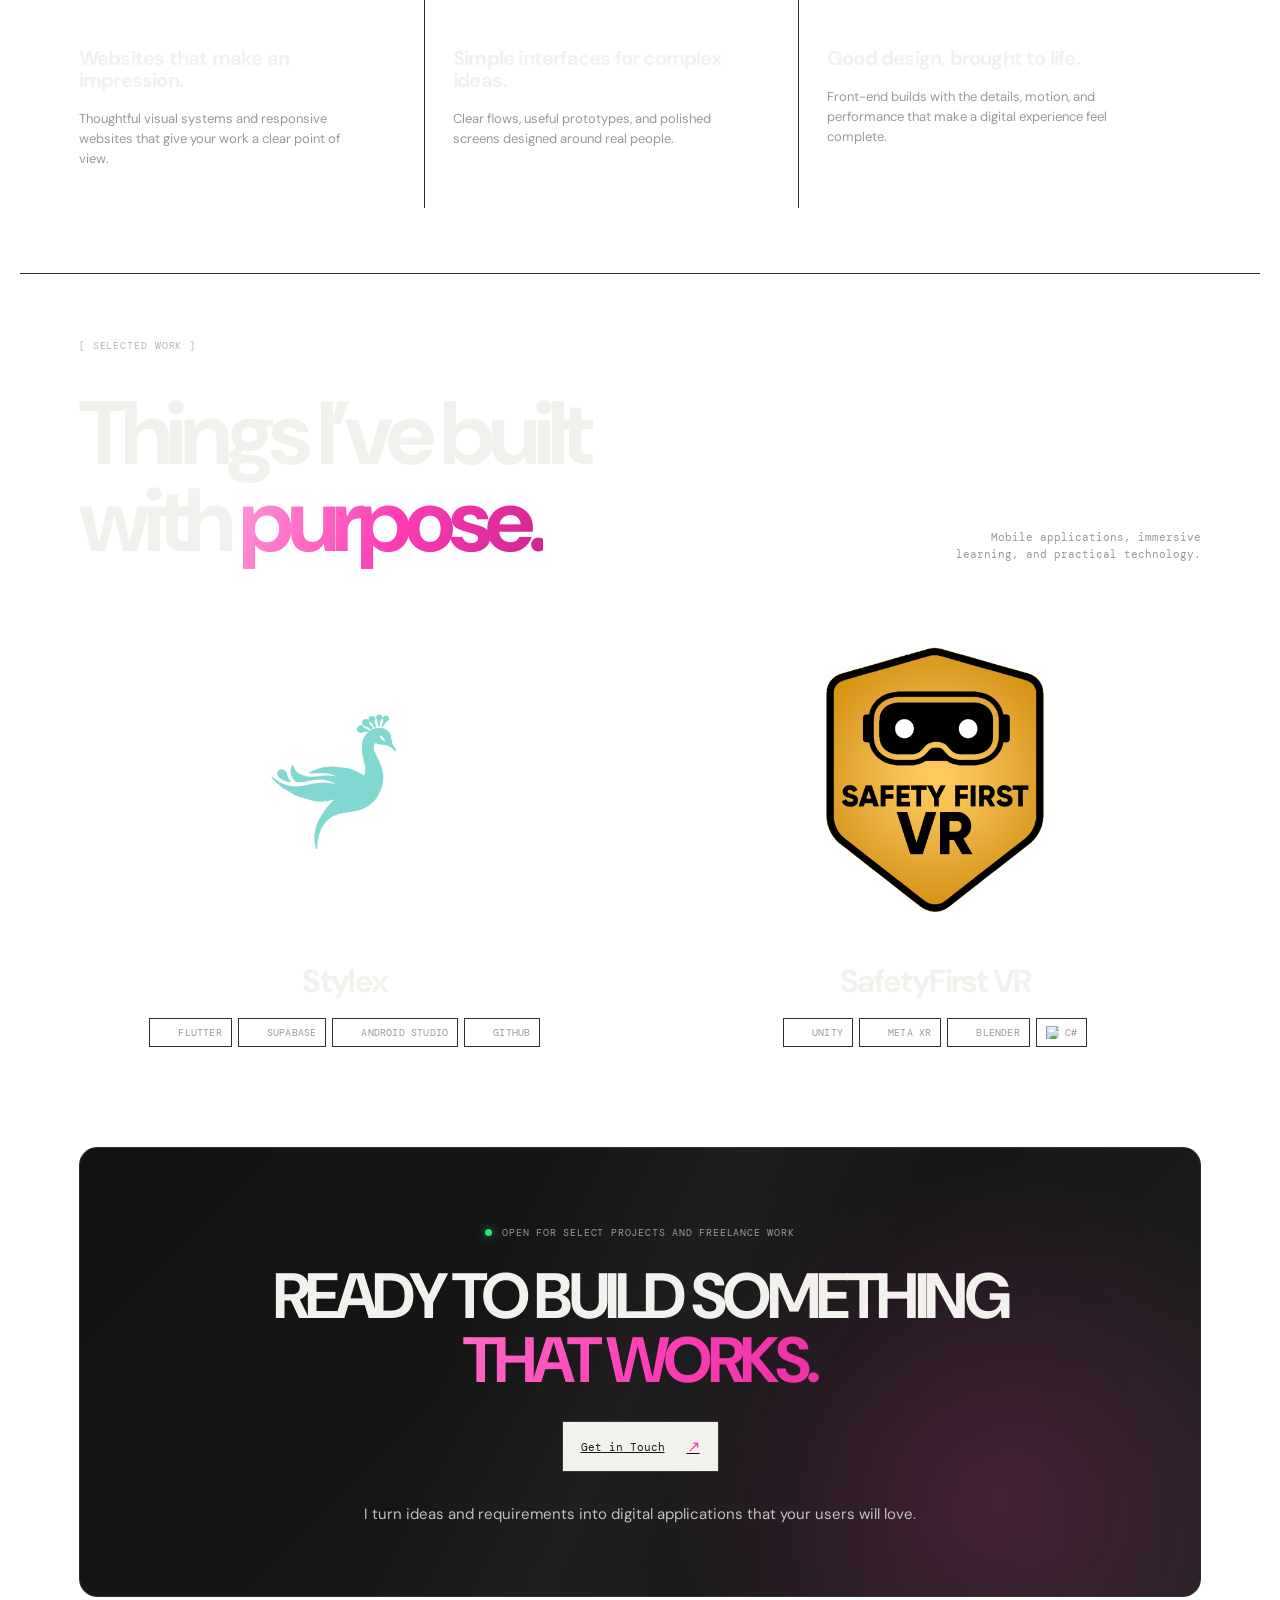
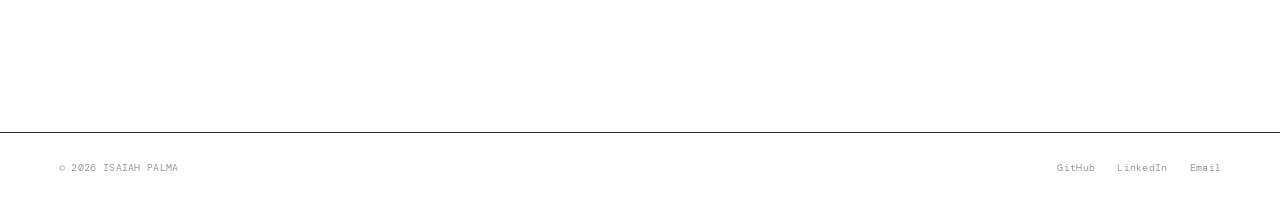
==== commit 4107e3cd: "Added more content | Fixed image layouts" ====
--- a/index.html
+++ b/index.html
@@ -74,7 +74,8 @@
 <span class="tech-chip"><img src="https://cdn.simpleicons.org/wordpress/FD3DB5" alt=""/>WORDPRESS</span>
 <span class="tech-chip"><img src="https://cdn.simpleicons.org/git/FD3DB5" alt=""/>GIT</span>
 <span class="tech-chip"><img src="https://cdn.simpleicons.org/github/FD3DB5" alt=""/>GITHUB</span>
-<span class="tech-chip"><img src="https://cdn.simpleicons.org/vercel/FD3DB5" alt=""/>VERCEL</span>
+<span class="tech-chip"><img src="https://cdn.simpleicons.org/laravel/FD3DB5" alt="Laravel logo"/>LARAVEL</span>
+<span class="tech-chip">BLADE</span>
 </div>
 <p class="small-copy">A flexible toolkit for moving from first idea to finished experience.</p>
 </div>
@@ -101,7 +102,7 @@
 </article>
 </div>
 </section>
-        <section class="work section-wrap" id="work">
+        <section class="work section-wrap home-projects-directory" id="work">
 <div class="section-top">
 <div>
 <p class="eyebrow">[ SELECTED WORK ]</p>
@@ -111,8 +112,8 @@
 <p class="section-note">Mobile applications, immersive<br />learning, and practical technology.</p>
 </div>
 <div class="project-cards">
-<a class="project-card reveal" href="/projects/stylex" aria-label="View Stylex project">
-<div class="project-image-placeholder"><img src="Images/Stylex.jpg" alt="Stylex app project preview"/></div>
+<a class="project-card home-project-card reveal" data-project-number="01" href="/projects/stylex" aria-label="View Stylex project">
+<div class="project-image-placeholder project-logo-card"><img src="Images/Logos/Stylex Logo.png" alt="Stylex logo"/></div>
 <div class="card-heading">
 <div>
 <p class="project-number">01</p>
@@ -127,8 +128,8 @@
 <span class="tech-chip"><img src="https://cdn.simpleicons.org/github/ff9866" alt=""/>GITHUB</span>
 </div>
 </a>
-<a class="project-card reveal" href="/projects/safetyfirst-vr" aria-label="View SafetyFirst VR project">
-<div class="project-image-placeholder placeholder-vr"><img src="Images/SFVR.jpg" alt="SafetyFirst VR project preview"/></div>
+<a class="project-card home-project-card reveal" data-project-number="02" href="/projects/safetyfirst-vr" aria-label="View SafetyFirst VR project">
+<div class="project-image-placeholder project-logo-card placeholder-vr"><img src="Images/Logos/SAFETY-FIRST-VR-LOGO.png" alt="SafetyFirst VR logo"/></div>
 <div class="card-heading">
 <div>
 <p class="project-number">02</p>
@@ -138,7 +139,41 @@
 </div>
 <div class="tech-stack">
 <span class="tech-chip"><img src="https://cdn.simpleicons.org/unity/ff9866" alt=""/>UNITY</span>
-<span class="tech-chip"><img src="https://cdn.simpleicons.org/meta/ff9866" alt=""/>META VR</span>
+<span class="tech-chip"><img src="https://cdn.simpleicons.org/meta/ff9866" alt=""/>META XR</span>
+<span class="tech-chip"><img src="https://cdn.simpleicons.org/blender/ff9866" alt=""/>BLENDER</span>
+<span class="tech-chip"><img src="https://cdn.jsdelivr.net/gh/devicons/devicon/icons/csharp/csharp-original.svg" alt="C# logo"/>C#</span>
+</div>
+</a>
+<a class="project-card home-project-card reveal" data-project-number="03" href="/projects/ireply-internal-recruitment-platform" aria-label="View IReply Internal Recruitment Platform project">
+<div class="project-image-placeholder project-logo-card"><img src="Images/IreplyLogin.png" alt="IReply Internal Recruitment Platform preview"/></div>
+<div class="card-heading">
+<div>
+<p class="project-number">03</p>
+<h3>IReply Internal Recruitment Platform</h3>
+</div>
+<span class="project-arrow">↗</span>
+</div>
+<div class="tech-stack">
+<span class="tech-chip"><img src="https://cdn.simpleicons.org/nextdotjs/ff9866" alt=""/>NEXT.JS</span>
+<span class="tech-chip"><img src="https://cdn.simpleicons.org/postgresql/ff9866" alt=""/>POSTGRESQL</span>
+<span class="tech-chip"><img src="https://cdn.simpleicons.org/supabase/ff9866" alt=""/>SUPABASE</span>
+<span class="tech-chip"><img src="https://cdn.simpleicons.org/github/ff9866" alt=""/>GITHUB</span>
+</div>
+</a>
+<a class="project-card home-project-card reveal" data-project-number="04" href="/projects/devmax" aria-label="View DevMax project">
+<div class="project-image-placeholder project-logo-card"><img src="Images/Logos/Devmax.png" alt="DevMax logo"/></div>
+<div class="card-heading">
+<div>
+<p class="project-number">04</p>
+<h3>DevMax</h3>
+</div>
+<span class="project-arrow">↗</span>
+</div>
+<div class="tech-stack">
+<span class="tech-chip"><img src="https://cdn.simpleicons.org/django/ff9866" alt=""/>DJANGO</span>
+<span class="tech-chip"><img src="https://cdn.simpleicons.org/python/ff9866" alt=""/>PYTHON</span>
+<span class="tech-chip"><img src="https://cdn.simpleicons.org/tailwindcss/ff9866" alt=""/>TAILWIND CSS</span>
+<span class="tech-chip"><img src="https://cdn.simpleicons.org/github/ff9866" alt=""/>GITHUB</span>
 </div>
 </a>
 </div>
--- a/cards.css
+++ b/cards.css
@@ -3,6 +3,9 @@
 .project-image-placeholder{height:270px;border:1px dashed #5a5a55;background:linear-gradient(135deg,#202020,#171717);display:flex;flex-direction:column;align-items:center;justify-content:center;gap:10px;color:var(--accent);font:11px var(--mono);letter-spacing:.08em}
 .project-image-placeholder:before{content:'＋';font:34px var(--sans);font-weight:300;color:var(--accent)}
 .project-image-placeholder small{font:10px var(--mono);color:var(--muted);letter-spacing:0}
+.project-logo-card{background:#11151b;border-style:solid;border-color:transparent;padding:28px}
+.project-logo-card:before{display:none}
+.project-logo-card img{width:100%;height:100%;object-fit:contain;display:block}
 .placeholder-vr{background:linear-gradient(135deg,#19241f,#151918)}
 .card-heading{display:flex;justify-content:space-between;align-items:flex-start;border-bottom:1px solid var(--line);padding:20px 3px 16px}
 .card-heading h3{font-size:25px;letter-spacing:-.05em;margin:4px 0 10px}
--- a/image-fix.css
+++ b/image-fix.css
@@ -1 +1,16 @@
 .project-image-placeholder img{display:block;width:100%;height:100%;object-fit:cover}.project-image-placeholder:has(img):before{display:none}.detail-image{overflow:hidden;padding:0}.detail-image:before{content:none!important}.detail-image img{display:block;width:100%;height:100%;object-fit:cover}
+.project-logo-card img{object-fit:contain}
+.projects-directory .project-cards,.home-projects-directory .project-cards{gap:70px 58px}
+.home-projects-directory .home-project-card{display:none}
+.home-projects-directory .home-project-card.home-project-visible{display:block}
+.projects-directory .project-card,.home-projects-directory .project-card{border:0;background:transparent;padding:0;text-align:center}
+.projects-directory .project-image-placeholder,.home-projects-directory .project-image-placeholder{height:320px;border:0;background:transparent;padding:0}
+.projects-directory .project-image-placeholder img,.home-projects-directory .project-image-placeholder img{width:100%;height:100%;object-fit:contain}
+.projects-directory .project-logo-card img,.home-projects-directory .project-logo-card img{width:min(80%,300px)}
+.projects-directory .stylex-logo-card img,.home-projects-directory .stylex-logo-card img{width:min(112%,420px)}
+.projects-directory .card-heading,.home-projects-directory .card-heading{justify-content:center;border:0;padding:20px 0 16px}
+.projects-directory .card-heading h3,.home-projects-directory .card-heading h3{font-size:32px;margin:0}
+.projects-directory .project-role,.home-projects-directory .project-role{margin:10px 0 0;color:var(--muted);font:10px var(--mono);letter-spacing:.06em}
+.projects-directory .card-heading .project-arrow,.projects-directory .project-number,.home-projects-directory .card-heading .project-arrow,.home-projects-directory .project-number{display:none}
+.projects-directory .tech-stack,.home-projects-directory .tech-stack{justify-content:center;margin-top:0}
+@media(max-width:700px){.projects-directory .project-cards,.home-projects-directory .project-cards{gap:48px}.projects-directory .project-image-placeholder,.home-projects-directory .project-image-placeholder{height:260px}.projects-directory .card-heading h3,.home-projects-directory .card-heading h3{font-size:27px}}
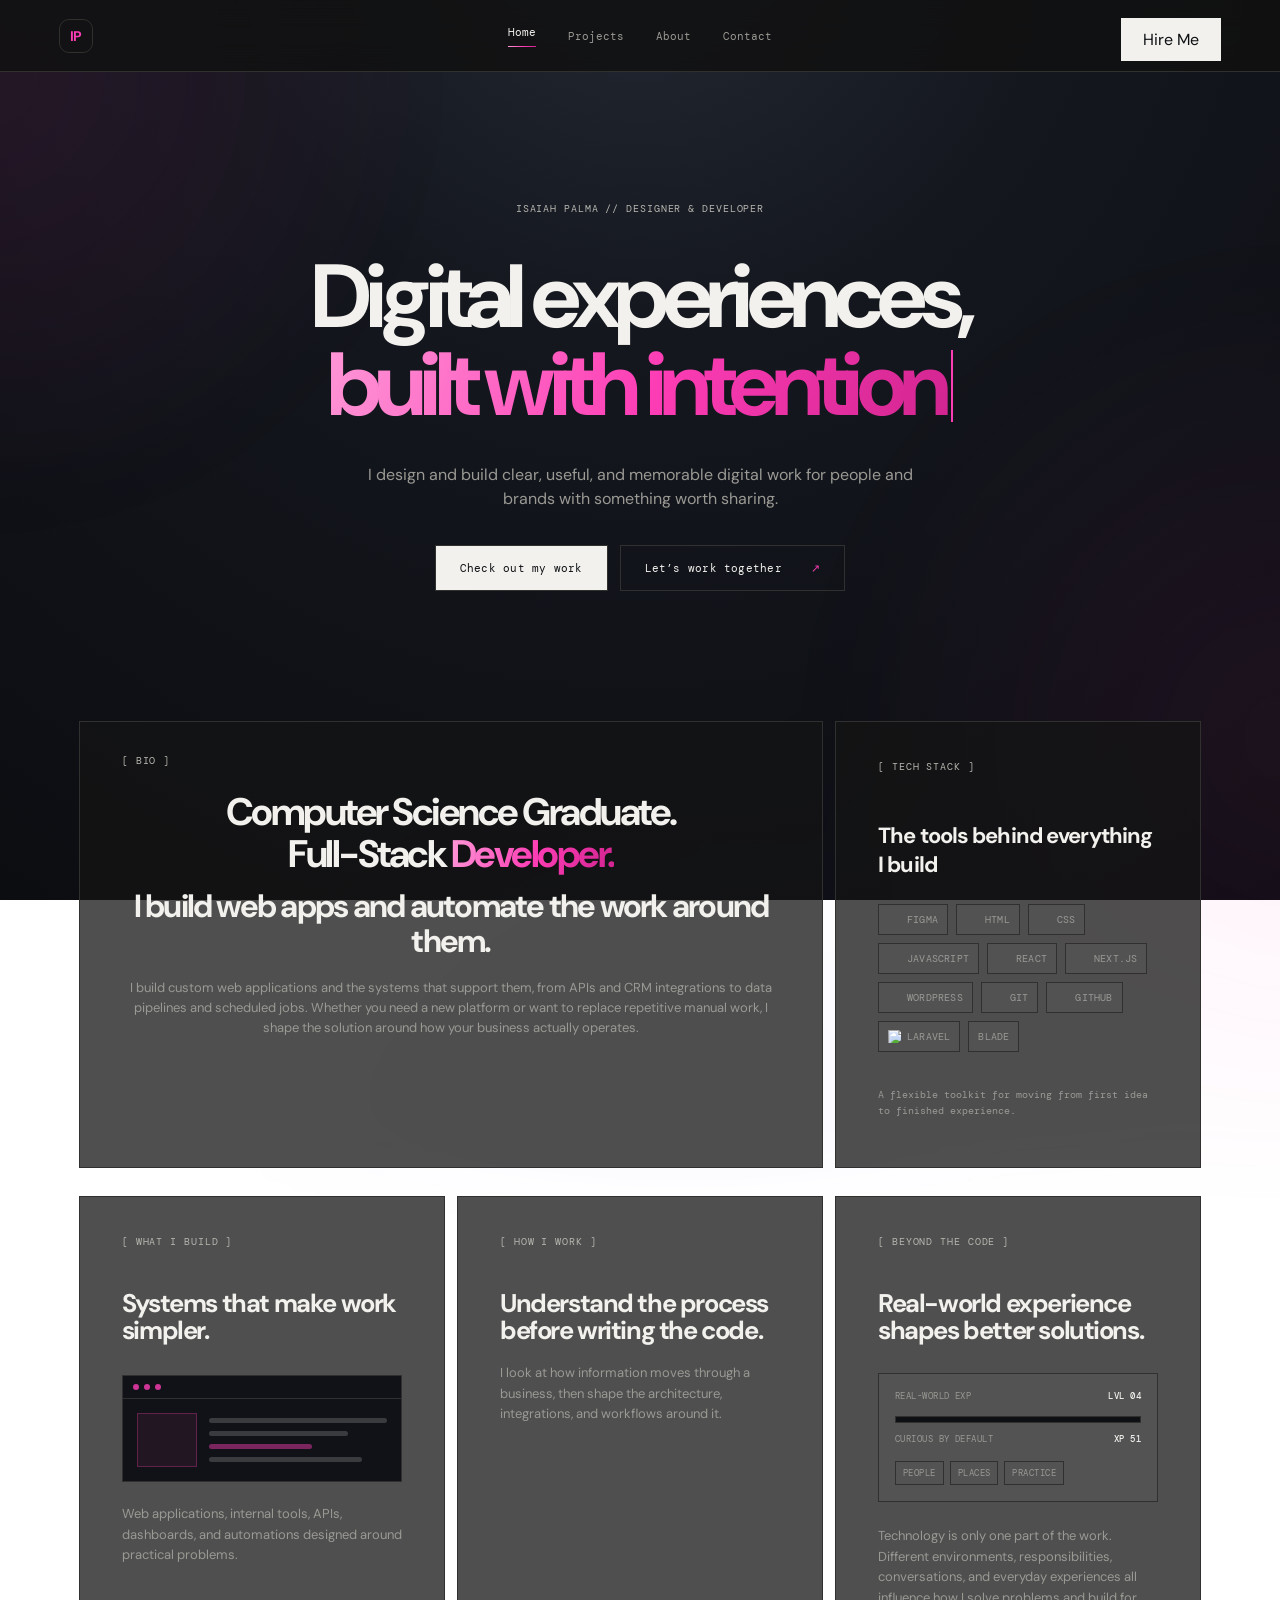
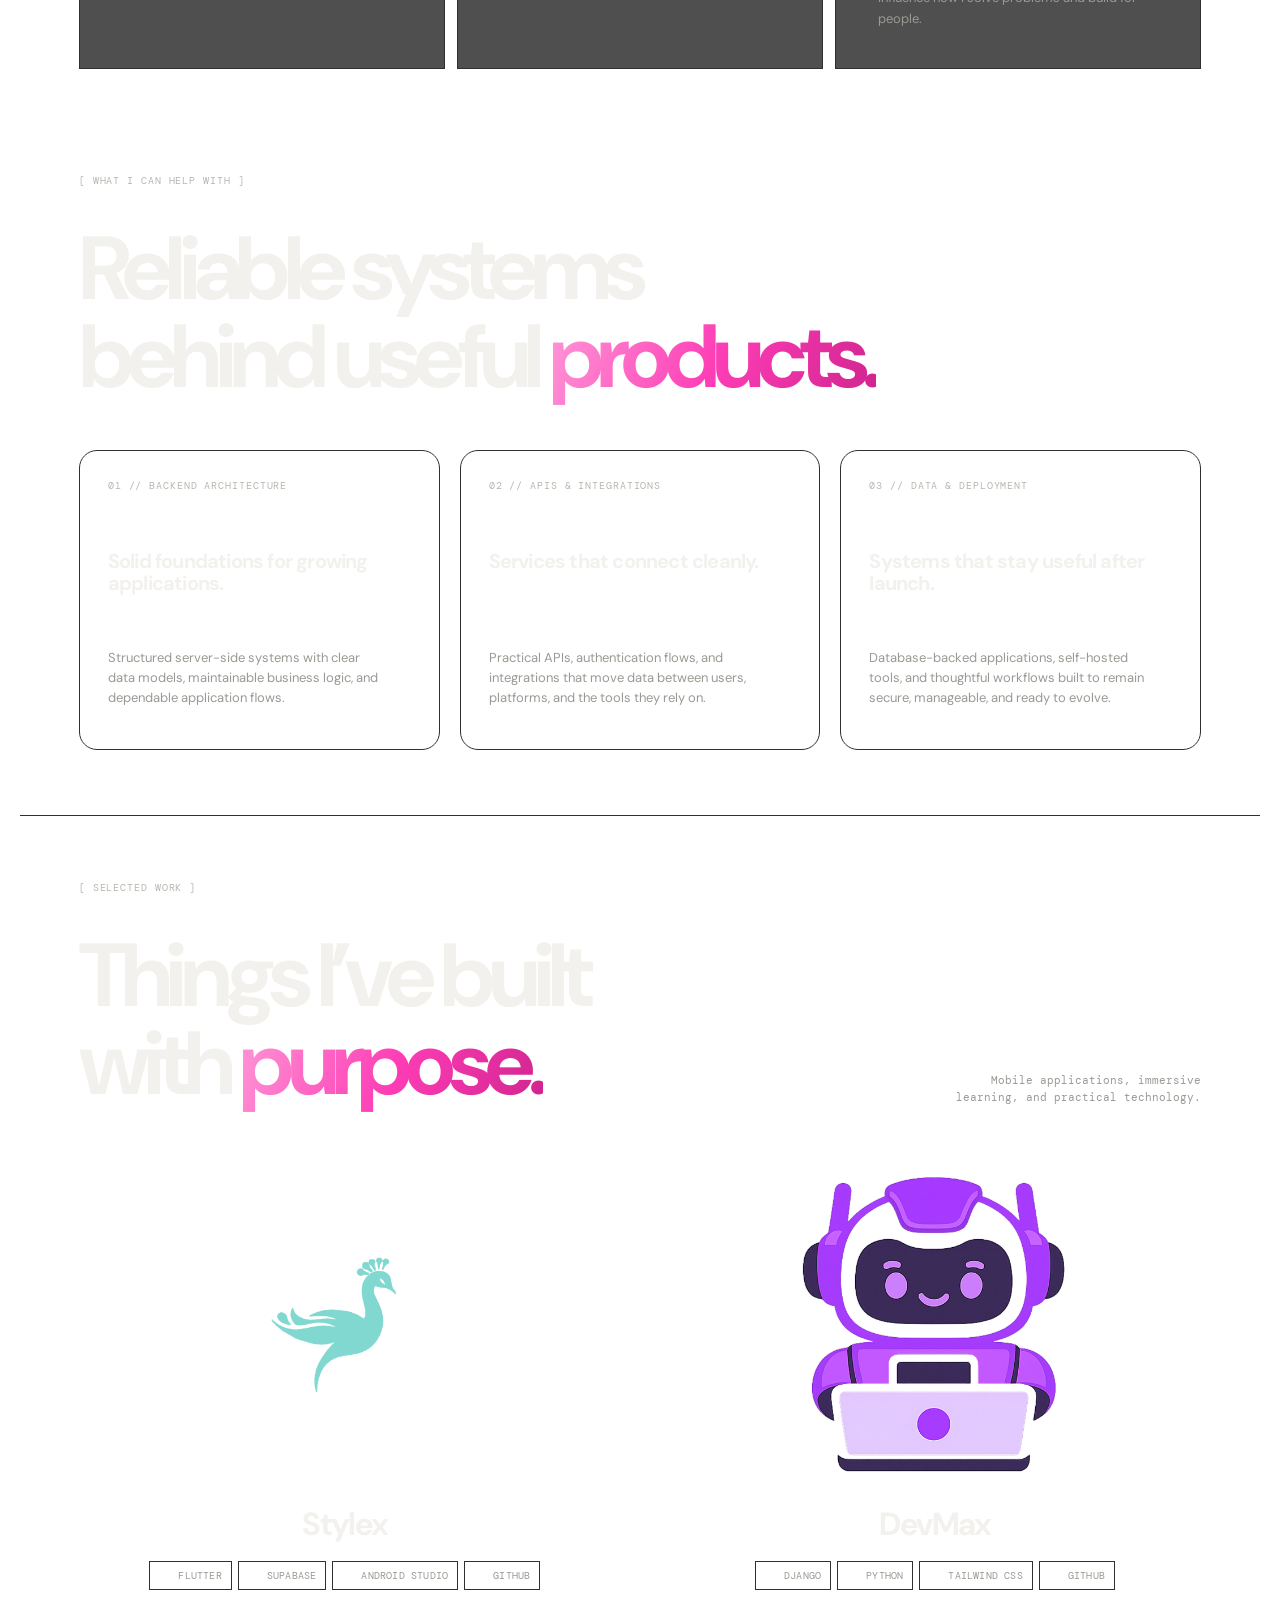
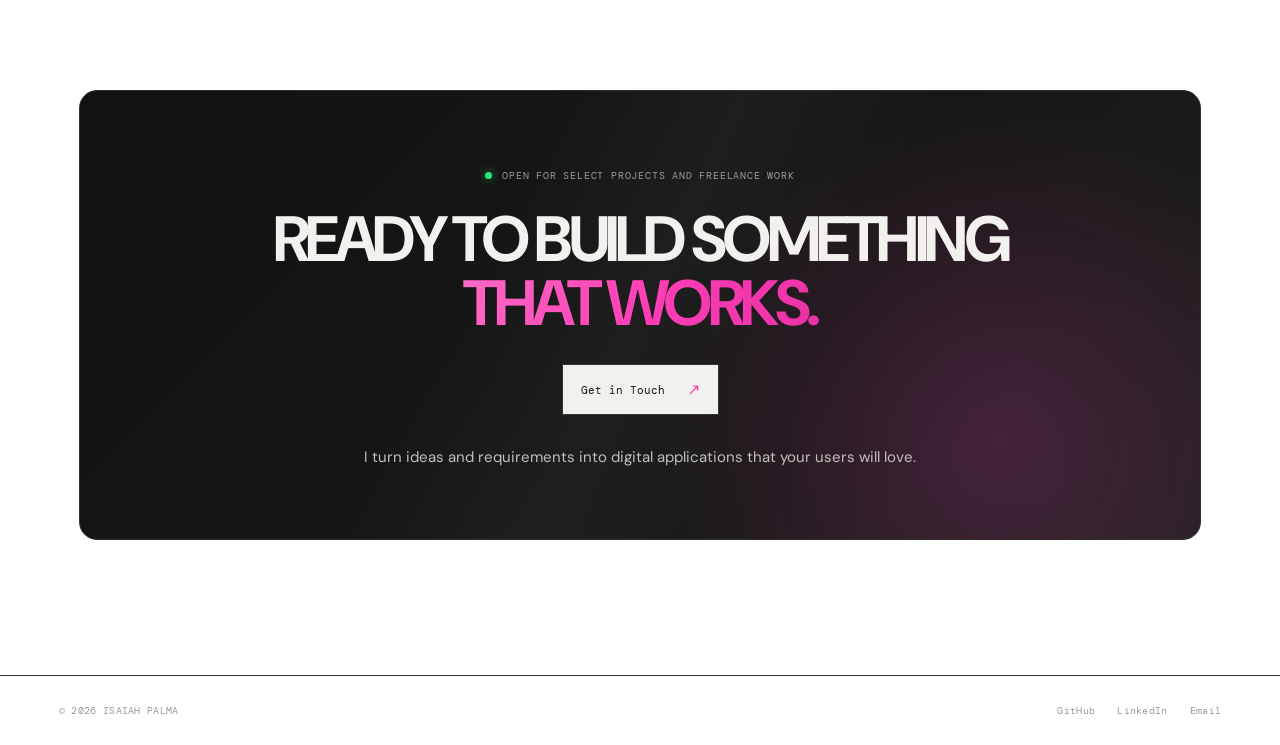
==== commit b7de9949: "Added more content | Adjusted layout" ====
--- a/index.html
+++ b/index.html
@@ -22,7 +22,7 @@
   <body>
     <div class="site-shell">
       <header class="nav-wrap">
-<a class="logo" href="#top">ISAIAH.PALMA</a>
+<a class="logo monogram" href="#top" aria-label="Isaiah Palma home">IP</a>
 <button class="menu-toggle" aria-label="Toggle navigation" aria-expanded="false">
 <span>
 </span>
@@ -56,13 +56,14 @@
 </div>
 </section>
         <section class="intro-grid section-wrap" id="about">
-<div class="panel reveal">
-<p class="eyebrow">[ ABOUT ME ]</p>
-<h2>I’m Isaiah — a designer and developer making <span>digital work</span> with purpose.</h2>
-<p class="body-copy">I enjoy turning ideas into clear, useful, and memorable experiences. I work across design, development, and problem-solving to build websites, applications, and products that feel thoughtful from the first click to the final detail.</p>
+<div class="panel reveal short-story">
+<p class="eyebrow">[ BIO ]</p>
+<h2>Computer Science Graduate.<br />Full-Stack <span>Developer.</span></h2>
+<h3>I build web apps and automate the work around them.</h3>
+<p class="body-copy">I build custom web applications and the systems that support them, from APIs and CRM integrations to data pipelines and scheduled jobs. Whether you need a new platform or want to replace repetitive manual work, I shape the solution around how your business actually operates.</p>
 </div>
 <div class="panel toolkit reveal">
-<p class="eyebrow">[ THE TOOLKIT ]</p>
+<p class="eyebrow">[ TECH STACK ]</p>
 <h3>The tools behind everything I build</h3>
 <div class="skill-grid">
 <span class="tech-chip"><img src="https://cdn.simpleicons.org/figma/FD3DB5" alt=""/>FIGMA</span>
@@ -80,25 +81,52 @@
 <p class="small-copy">A flexible toolkit for moving from first idea to finished experience.</p>
 </div>
 </section>
+<section class="homepage-extra-grid section-wrap" aria-label="Additional homepage content">
+<article class="homepage-extra-card">
+<p class="eyebrow">[ WHAT I BUILD ]</p>
+<h3>Systems that make work simpler.</h3>
+<div class="homepage-mockup" aria-hidden="true">
+<div class="mockup-toolbar"><span></span><span></span><span></span></div>
+<div class="mockup-screen"><div class="mockup-sidebar"></div><div class="mockup-lines"><i></i><i></i><i></i><i></i></div></div>
+</div>
+<p>Web applications, internal tools, APIs, dashboards, and automations designed around practical problems.</p>
+</article>
+<article class="homepage-extra-card">
+<p class="eyebrow">[ HOW I WORK ]</p>
+<h3>Understand the process before writing the code.</h3>
+<p>I look at how information moves through a business, then shape the architecture, integrations, and workflows around it.</p>
+</article>
+<article class="homepage-extra-card">
+<p class="eyebrow">[ BEYOND THE CODE ]</p>
+<h3>Real-world experience shapes better solutions.</h3>
+<div class="experience-widget" aria-label="Real-world experience level">
+<div class="experience-level-row"><span>REAL-WORLD EXP</span><strong class="experience-level-value"><span>LVL 04</span><span>LVL 05</span></strong><b>LEVEL UP!</b></div>
+<div class="experience-progress"><span></span></div>
+<div class="experience-stat-row"><span>CURIOUS BY DEFAULT</span><strong class="experience-count">XP 0</strong></div>
+<div class="experience-tags"><span>PEOPLE</span><span>PLACES</span><span>PRACTICE</span></div>
+</div>
+<p>Technology is only one part of the work. Different environments, responsibilities, conversations, and everyday experiences all influence how I solve problems and build for people.</p>
+</article>
+</section>
         <section class="services section-wrap reveal">
 <p class="eyebrow">[ WHAT I CAN HELP WITH ]</p>
-<h2>From first thought<br />to final <span>detail.</span>
+<h2>Reliable systems<br />behind useful <span>products.</span>
 </h2>
 <div class="service-list">
-<article>
-<p class="eyebrow">01 // BRAND & WEB</p>
-<h3>Websites that make an impression.</h3>
-<p>Thoughtful visual systems and responsive websites that give your work a clear point of view.</p>
-</article>
-<article>
-<p class="eyebrow">02 // PRODUCT DESIGN</p>
-<h3>Simple interfaces for complex ideas.</h3>
-<p>Clear flows, useful prototypes, and polished screens designed around real people.</p>
-</article>
-<article>
-<p class="eyebrow">03 // CREATIVE DEVELOPMENT</p>
-<h3>Good design, brought to life.</h3>
-<p>Front-end builds with the details, motion, and performance that make a digital experience feel complete.</p>
+<article class="reveal">
+<p class="eyebrow">01 // BACKEND ARCHITECTURE</p>
+<h3>Solid foundations for growing applications.</h3>
+<p>Structured server-side systems with clear data models, maintainable business logic, and dependable application flows.</p>
+</article>
+<article class="reveal">
+<p class="eyebrow">02 // APIS & INTEGRATIONS</p>
+<h3>Services that connect cleanly.</h3>
+<p>Practical APIs, authentication flows, and integrations that move data between users, platforms, and the tools they rely on.</p>
+</article>
+<article class="reveal">
+<p class="eyebrow">03 // DATA & DEPLOYMENT</p>
+<h3>Systems that stay useful after launch.</h3>
+<p>Database-backed applications, self-hosted tools, and thoughtful workflows built to remain secure, manageable, and ready to evolve.</p>
 </article>
 </div>
 </section>
--- a/header-fix.css
+++ b/header-fix.css
@@ -1,6 +1,7 @@
 .site-shell{overflow:visible}
-.nav-wrap{width:100vw;margin-left:calc(50% - 50vw)}
+.nav-wrap{width:100vw;margin-left:calc(50% - 50vw);position:sticky;top:0;z-index:100;background:rgba(17,17,17,.86);backdrop-filter:blur(14px)}
 .logo{color:var(--text);text-decoration:none;white-space:nowrap}
+.logo.monogram{display:inline-grid;place-items:center;width:34px;height:34px;border:1px solid var(--line);border-radius:10px;color:var(--accent);font-family:var(--sans);font-size:14px;font-weight:700;letter-spacing:-.12em;padding-right:.12em}
 .nav{position:absolute;left:50%;transform:translateX(-50%)}
 .nav a{color:var(--muted);text-decoration:none}
 .nav a:hover,.nav .active{color:var(--text)}
--- a/theme-overrides.css
+++ b/theme-overrides.css
@@ -9,4 +9,74 @@
 @keyframes ambientGlow{0%{transform:translate3d(-10%, -7%, 0) scale(1)}35%{transform:translate3d(7%, 3%, 0) scale(1.08)}70%{transform:translate3d(-3%, 10%, 0) scale(1.14)}100%{transform:translate3d(10%, -2%, 0) scale(1.05)}}
 @media(prefers-reduced-motion:reduce){body:before{animation:none}}
 
+/* Service cards */
+.services{border-top:0}
+.service-list{border-top:0;gap:18px}
+.service-list article{border:1px solid var(--line);border-radius:18px;margin:0;padding:28px;background:rgba(255,255,255,.025)}
+.service-list article:last-child{border-right:1px solid var(--line);margin-right:0}
+.service-list h3{margin:58px 0 18px}
+.service-list article:nth-child(1){transition-delay:.08s}
+.service-list article:nth-child(2){transition-delay:.2s}
+.service-list article:nth-child(3){transition-delay:.32s}
+@media(max-width:700px){.service-list{display:block}.service-list article,.service-list article:last-child{border:1px solid var(--line);margin:0 0 14px;padding:24px}.service-list article:last-child{margin-bottom:0}.service-list h3{margin:40px 0 14px}}
+@media(prefers-reduced-motion:reduce){.service-list article{transition:none;transition-delay:0!important}}
 
+/* Centered short-story bio */
+.intro-grid{display:block}
+.short-story{text-align:center;min-height:0;padding:28px 42px 32px}
+.short-story .eyebrow{text-align:left}
+.short-story h2{max-width:720px;margin:24px auto 14px;font-size:clamp(26px,3vw,42px)}
+.short-story h3{max-width:650px;margin:0 auto 20px;font-size:clamp(21px,2.5vw,32px);line-height:1.08;letter-spacing:-.055em}
+.short-story .body-copy{max-width:650px;margin:0 auto;font-size:13px;line-height:1.55}
+.intro-grid .toolkit{margin-top:18px}
+.intro-grid{display:grid;grid-template-columns:repeat(3,minmax(0,1fr));gap:12px;align-items:stretch}
+.intro-grid .short-story{grid-column:span 2}
+.intro-grid .toolkit{grid-column:span 1}
+.intro-grid .toolkit{margin-top:0;height:100%}
+.intro-grid{padding-top:20px;padding-bottom:8px}
+.homepage-extra-grid{padding-top:0;padding-bottom:20px;margin-top:0}
+.intro-grid .panel{min-height:340px}
+.short-story{padding-top:32px;padding-bottom:36px}
+@media(max-width:700px){.intro-grid{display:block}.short-story{padding:28px 25px 32px}.short-story h2{margin-top:26px}.short-story h3{font-size:7vw;margin-bottom:24px}.intro-grid .toolkit{margin-top:16px}}
+
+/* Homepage bio dashboard layout */
+.services{margin-top:20px}
+.contact-button{text-decoration:none}
+.services>.eyebrow,.services>h2{display:block}
+.services .service-list{grid-template-columns:repeat(3,minmax(0,1fr));gap:20px}
+.services .service-list article{min-height:300px;display:flex;flex-direction:column}
+.services .service-list article>p:last-child{margin-top:auto}
+@media(max-width:700px){.services{margin-top:16px}.services .service-list{display:block}.services .service-list article{min-height:0}}
+
+/* Reserved homepage content row */
+.homepage-extra-grid{display:grid;grid-template-columns:repeat(3,minmax(0,1fr));gap:12px;margin-top:20px}
+.homepage-extra-card{min-height:340px;border:1px solid var(--line);background:rgba(21,21,21,.75);padding:38px 42px}
+.homepage-extra-card h3{font-size:clamp(22px,2vw,30px);line-height:1.08;letter-spacing:-.055em;margin:42px 0 18px}
+.homepage-extra-card>p:last-child{margin:0;color:var(--muted);font-size:13px;line-height:1.6}
+.homepage-mockup{margin:30px 0 22px;border:1px solid var(--line);background:#101217;overflow:hidden}
+.mockup-toolbar{display:flex;gap:5px;padding:8px 10px;border-bottom:1px solid var(--line)}
+.mockup-toolbar span{width:6px;height:6px;border-radius:50%;background:var(--accent);opacity:.8}
+.mockup-screen{display:flex;gap:12px;padding:14px;height:82px}
+.mockup-sidebar{width:24%;border:1px solid rgba(253,61,181,.28);background:rgba(253,61,181,.08)}
+.mockup-lines{display:flex;flex:1;flex-direction:column;justify-content:center;gap:8px}
+.mockup-lines i{display:block;height:5px;background:rgba(242,241,237,.18);border-radius:99px}
+.mockup-lines i:nth-child(2){width:78%}.mockup-lines i:nth-child(3){width:58%;background:rgba(253,61,181,.45)}.mockup-lines i:nth-child(4){width:86%}
+.experience-widget{margin:28px 0 24px;padding:16px;border:1px solid var(--line);background:rgba(255,255,255,.018);font:9px var(--mono);letter-spacing:.05em}
+.experience-level-row,.experience-stat-row{display:flex;justify-content:space-between;gap:12px;color:var(--muted)}
+.experience-level-row{position:relative}
+.experience-level-row strong,.experience-stat-row strong{color:var(--text);font-weight:500}
+.experience-level-value{position:relative;min-width:38px;text-align:right}
+.experience-level-value span{display:block}
+.experience-level-value span+span{position:absolute;inset:0;opacity:0;animation:experienceLevel 7s ease-in-out infinite}
+.experience-level-row b{position:absolute;right:48px;margin-top:-1px;color:var(--accent);font-size:8px;opacity:0;animation:experienceFlash 7s ease-in-out infinite}
+.experience-progress{height:7px;margin:14px 0 10px;border:1px solid var(--line);background:#0e1014;overflow:hidden}
+.experience-progress span{display:block;width:0;height:100%;background:var(--accent-gradient);animation:experienceProgress 7s ease-in-out infinite}
+.experience-tags{display:flex;flex-wrap:wrap;gap:6px;margin-top:16px}
+.experience-tags span{padding:5px 7px;border:1px solid var(--line);color:var(--muted)}
+@keyframes experienceProgress{0%{width:0}68%{width:100%}100%{width:100%}}
+@keyframes experienceLevel{0%,68%{opacity:0}78%,100%{opacity:1}}
+@keyframes experienceFlash{0%,68%{opacity:0;transform:translateY(3px)}72%,82%{opacity:1;transform:translateY(0)}88%,100%{opacity:0;transform:translateY(-3px)}}
+@media(max-width:700px){.homepage-extra-grid{display:block;margin-top:16px}.homepage-extra-card{min-height:240px;margin-bottom:16px}.homepage-extra-card:last-child{margin-bottom:0}.homepage-extra-card h3{margin-top:32px}}
+@media(prefers-reduced-motion:reduce){.experience-progress span,.experience-level-value span+span,.experience-level-row b{animation:none}.experience-progress span{width:100%}.experience-level-value span+span{display:none}}
+
+
